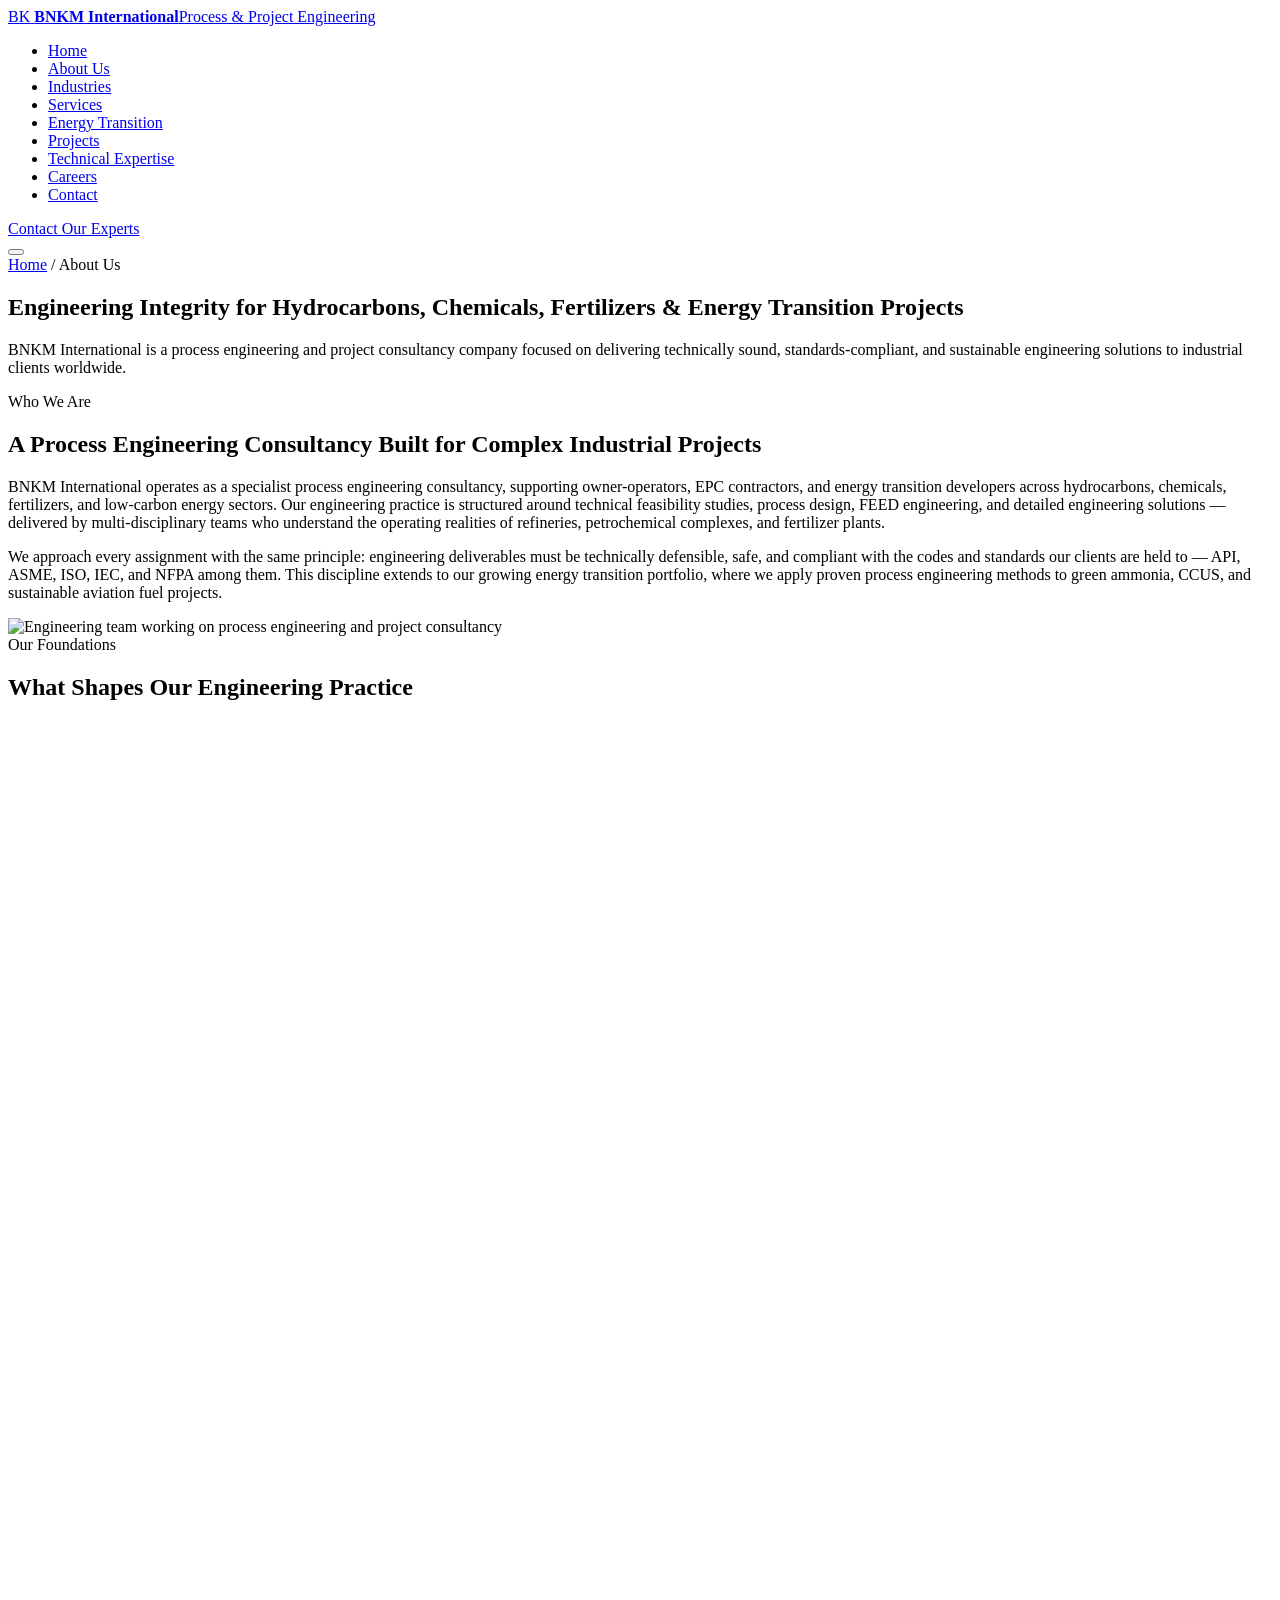
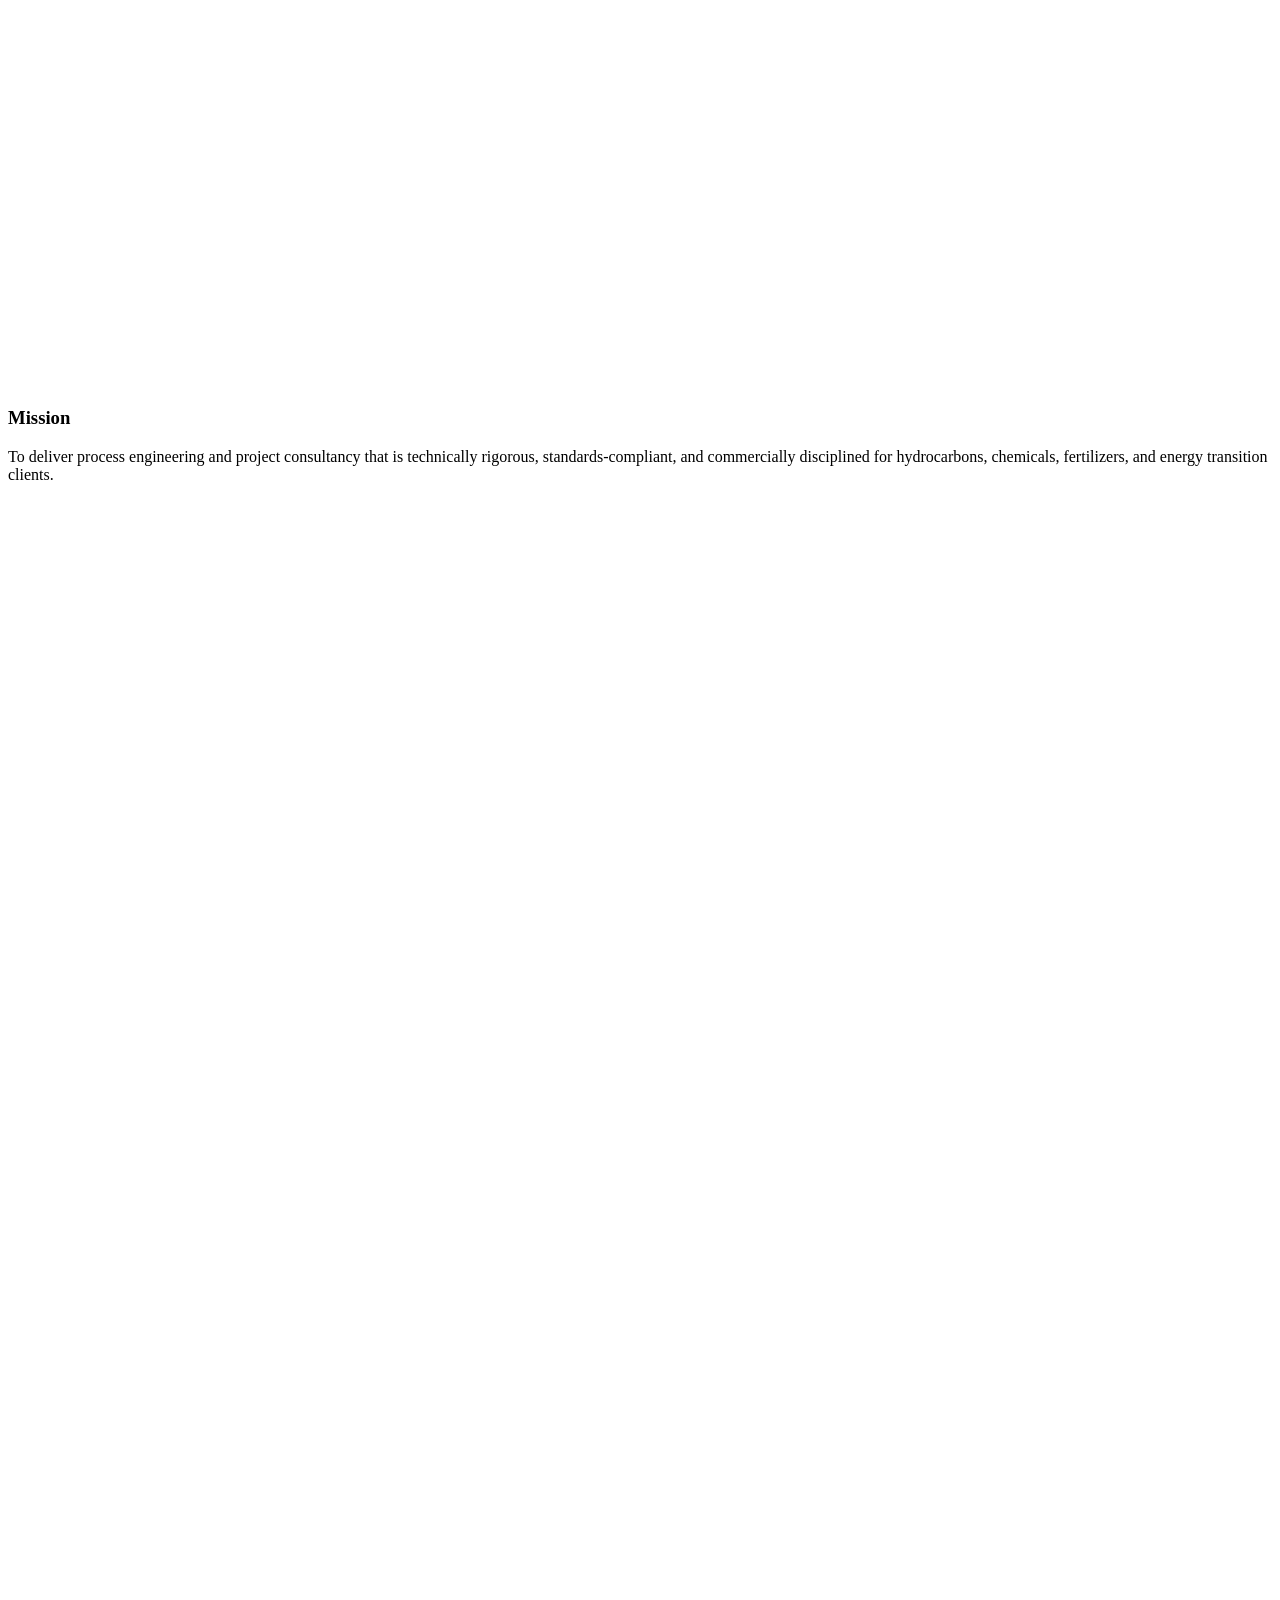
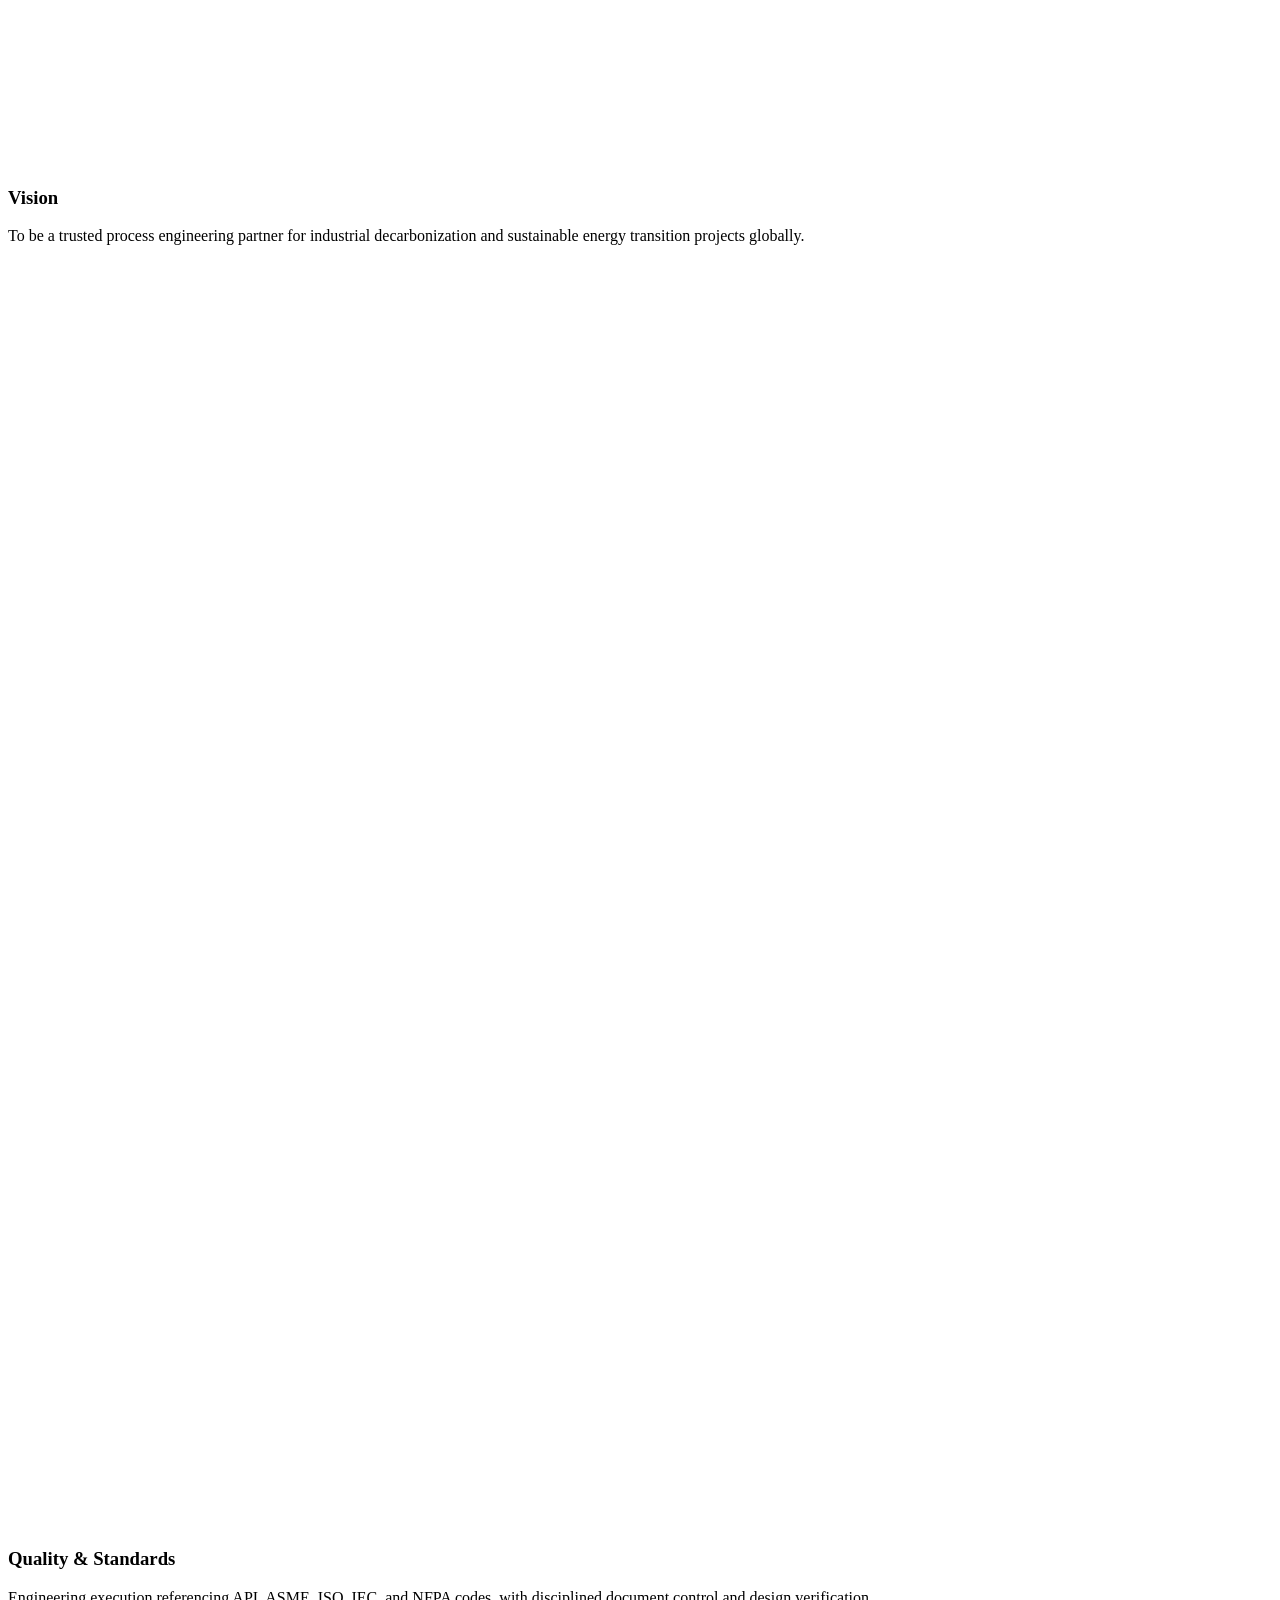
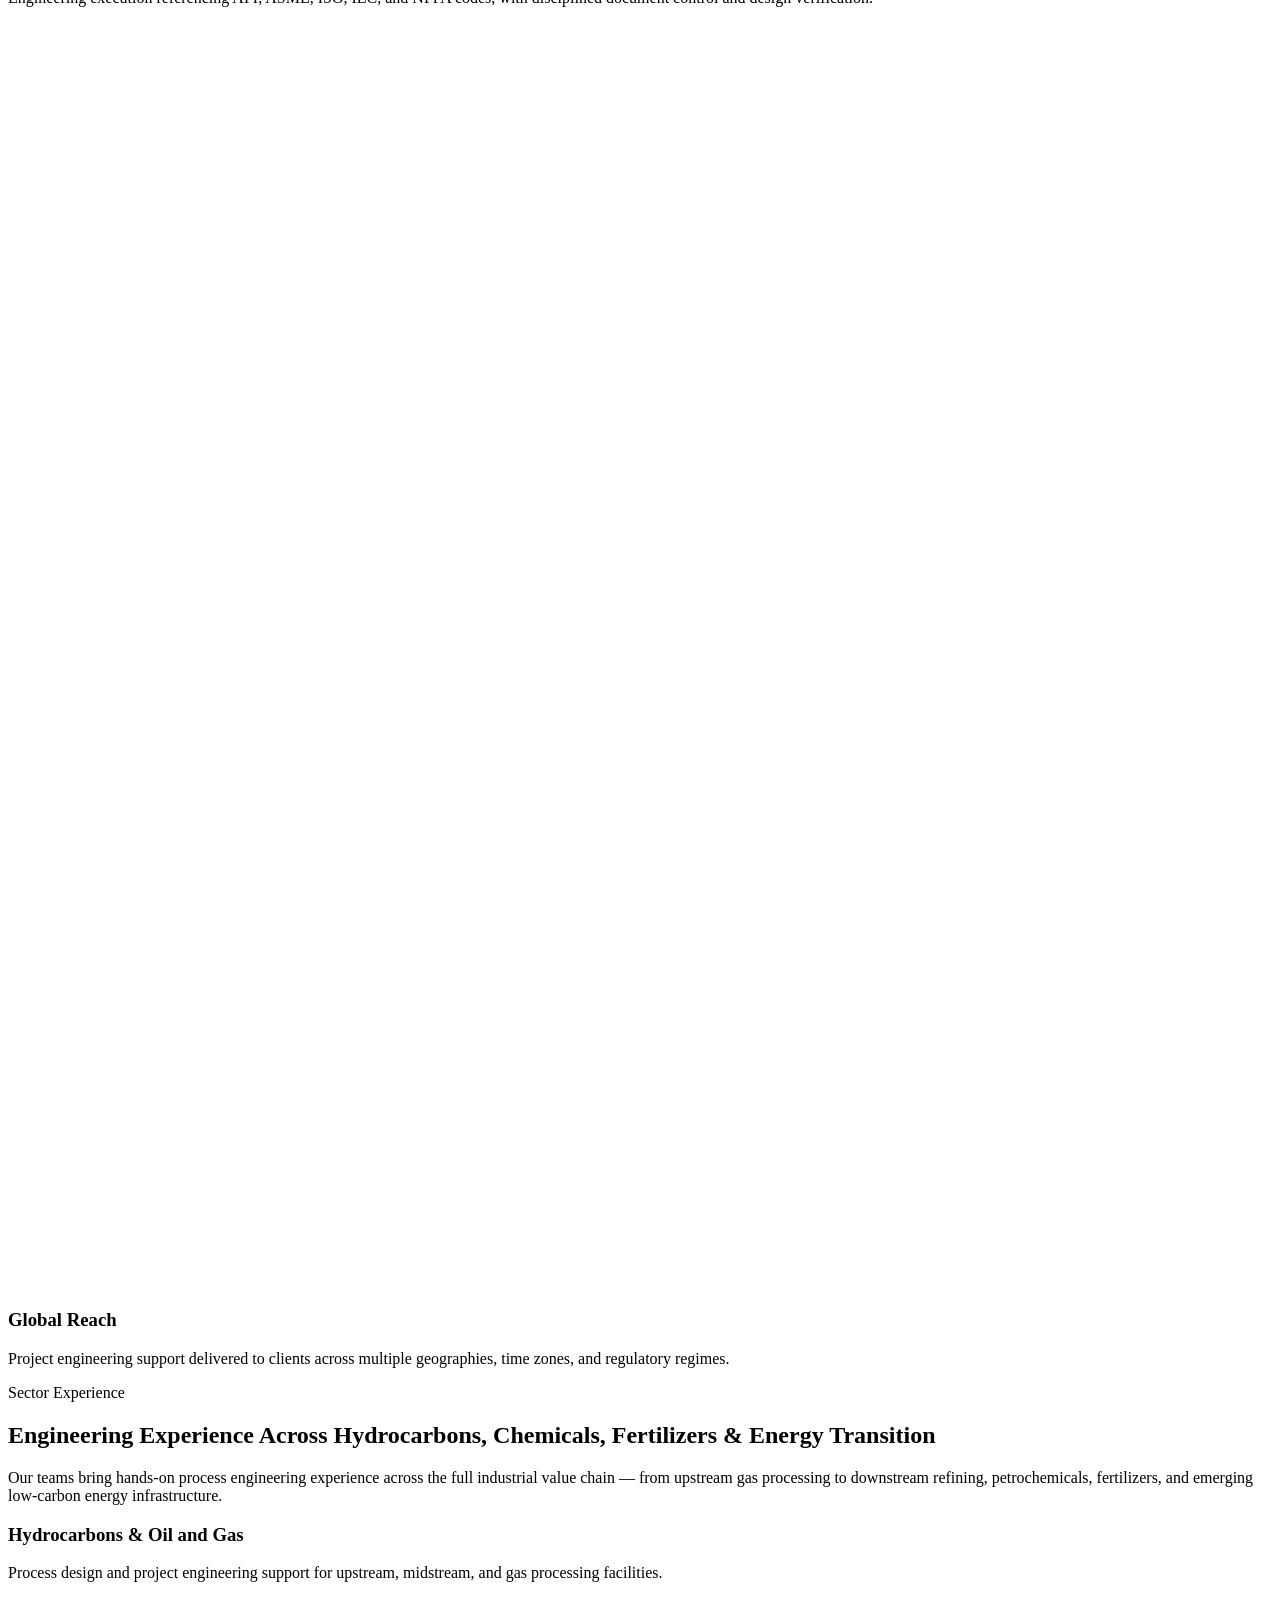
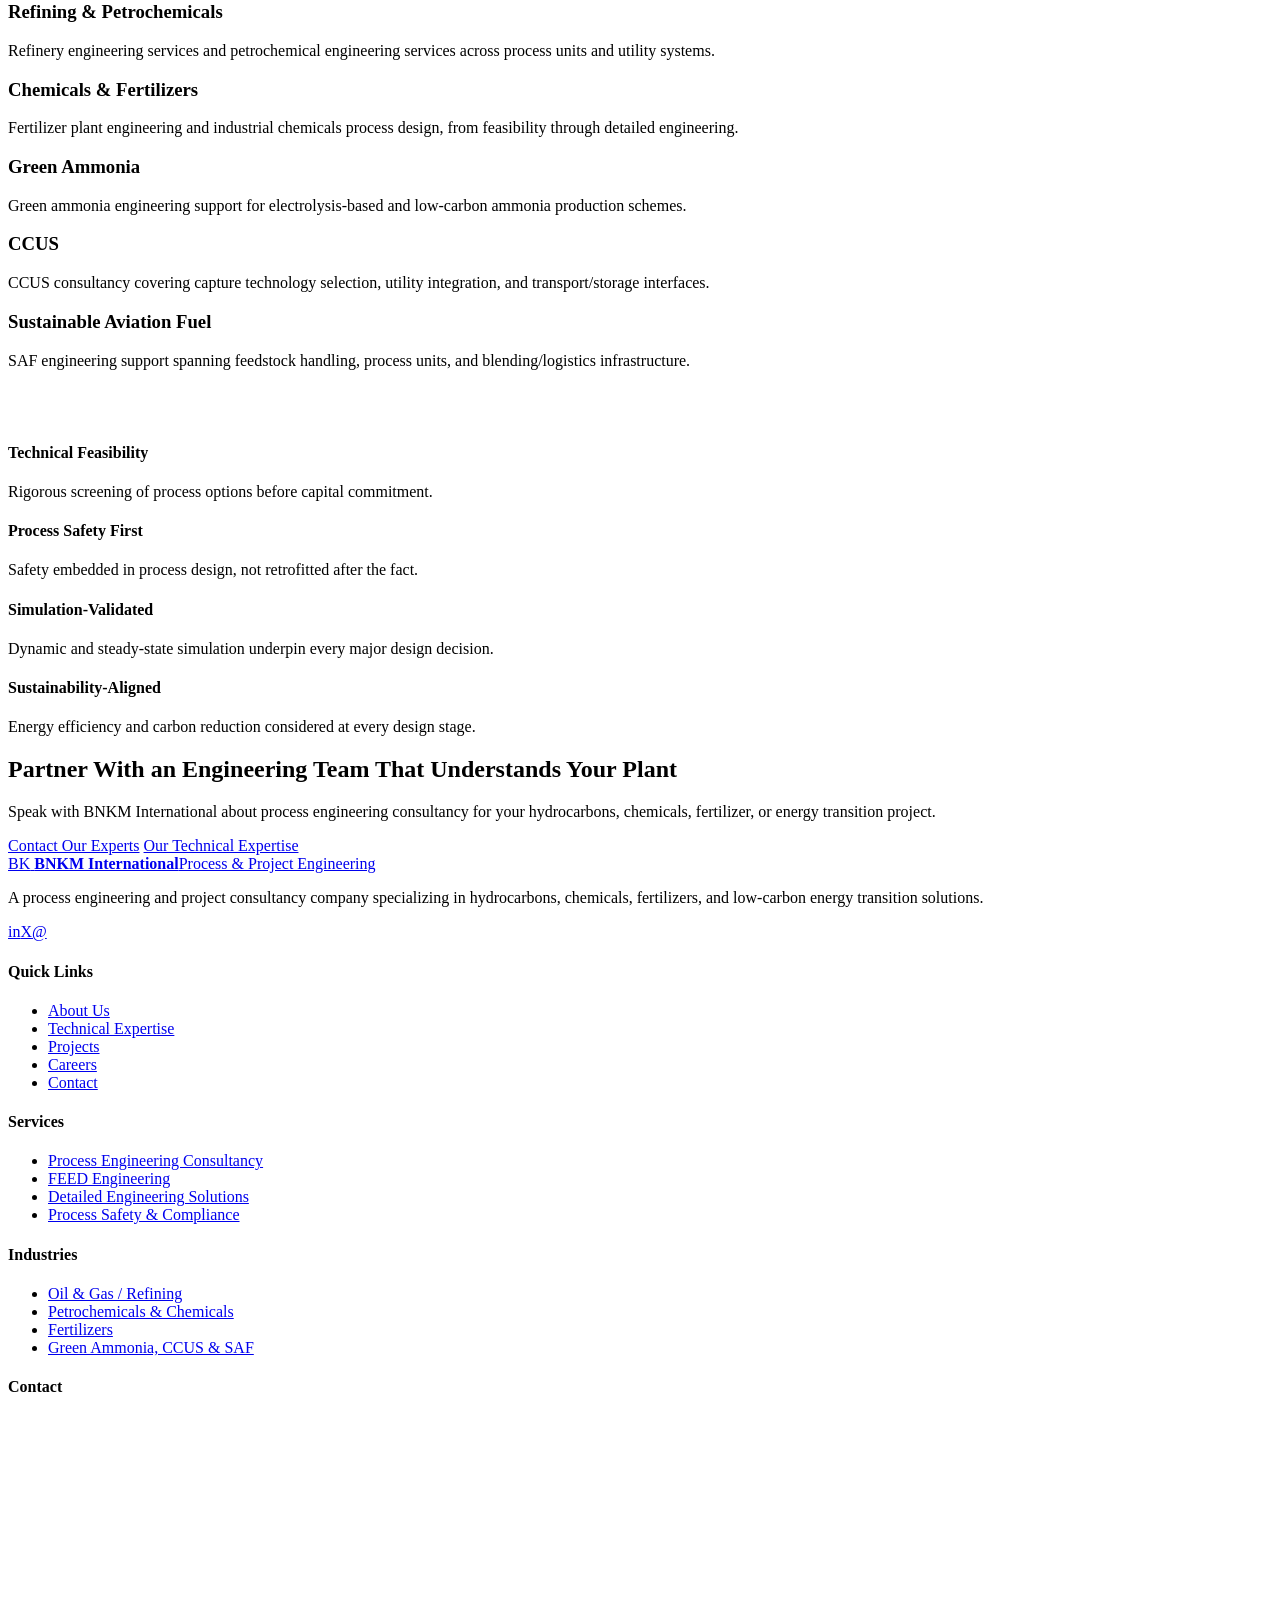
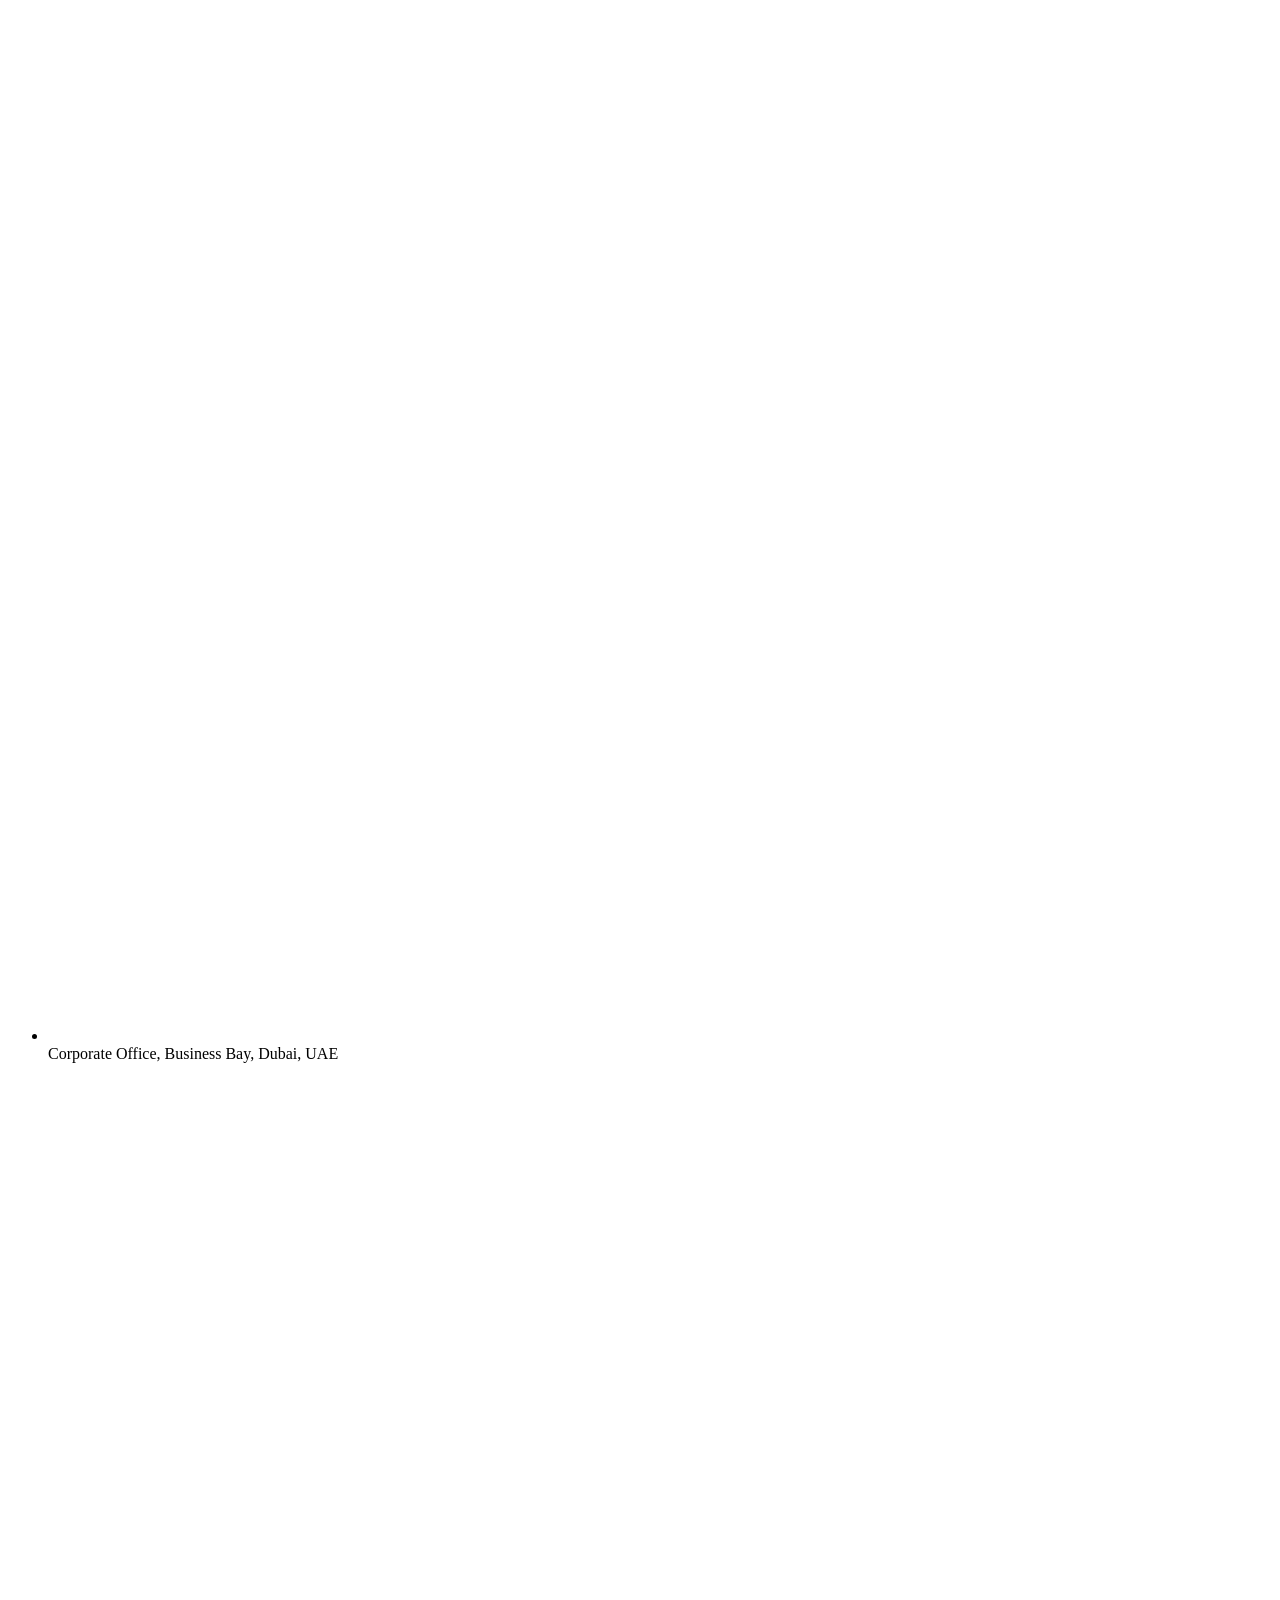
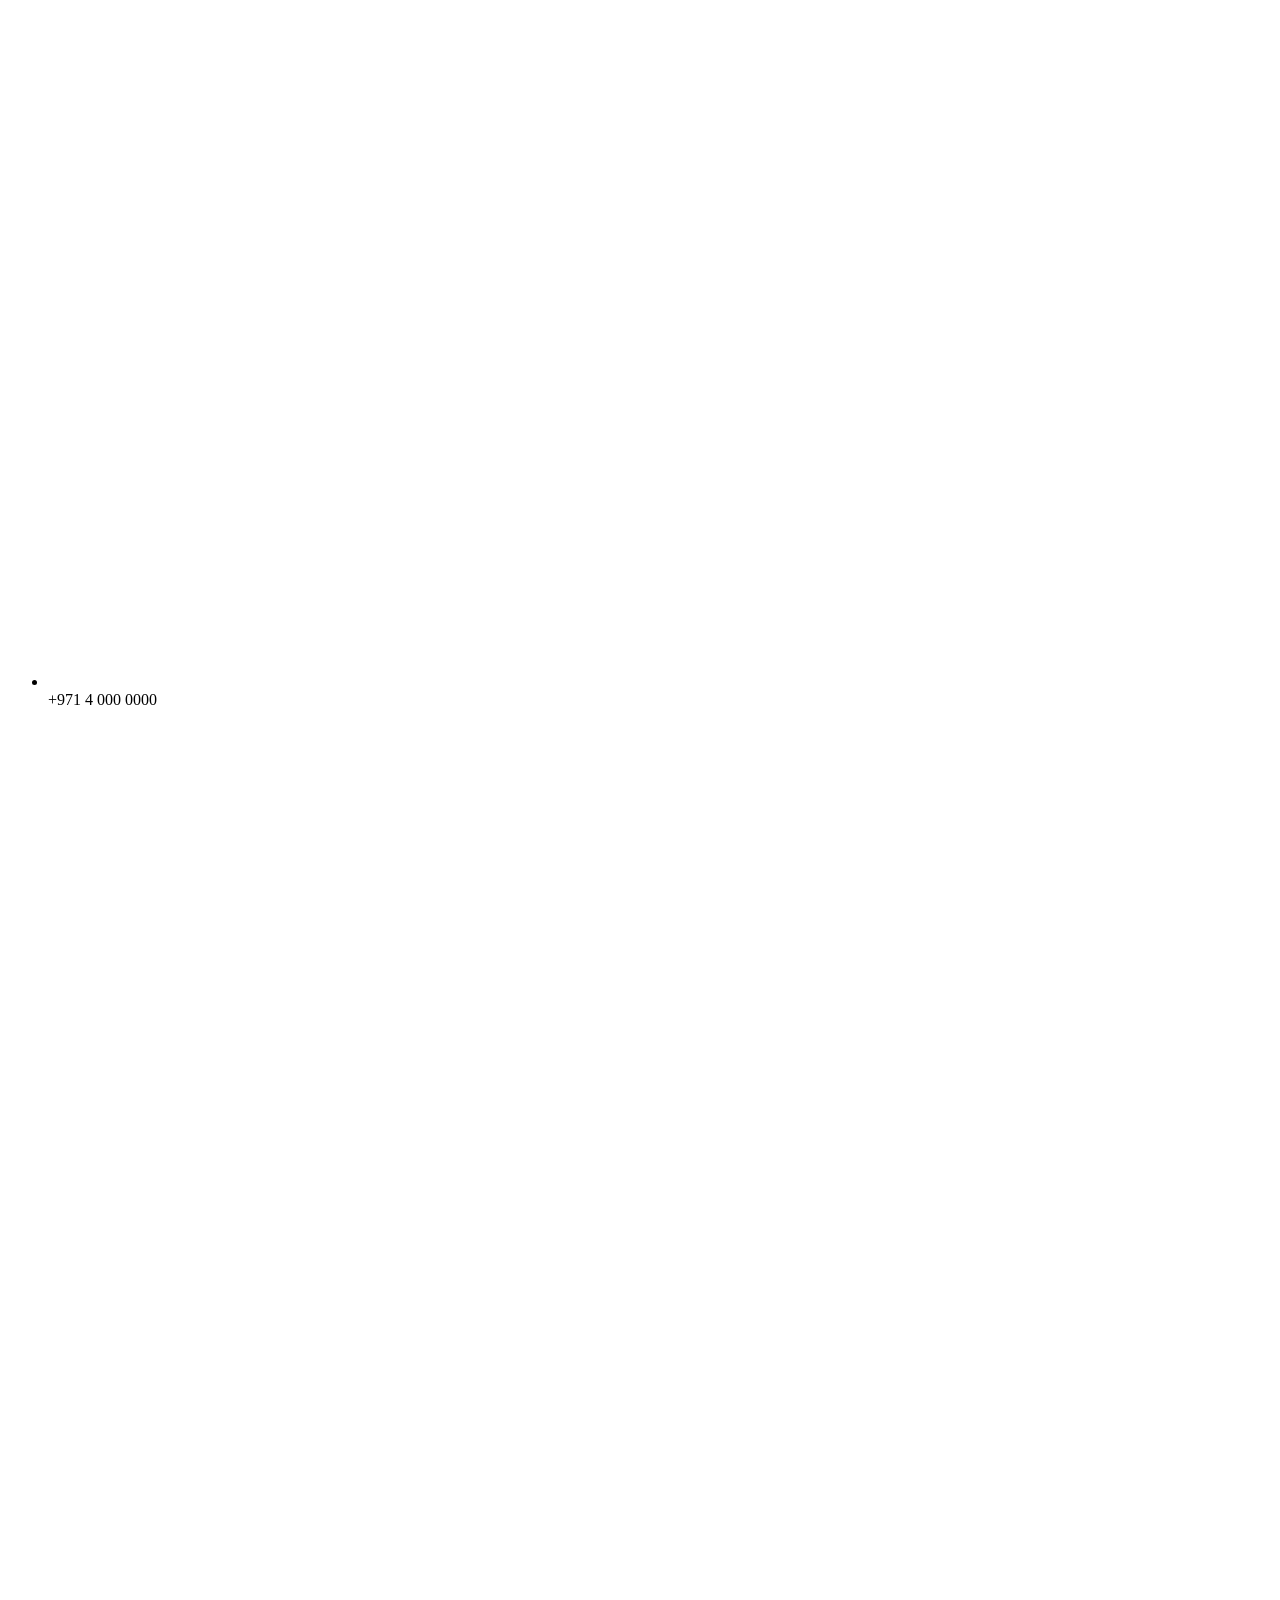
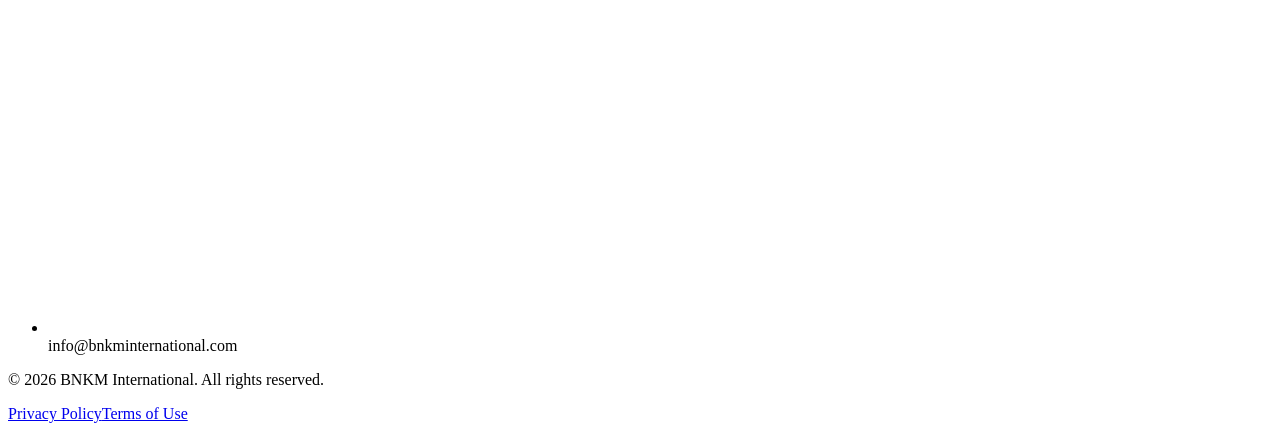
==== about.html @ 50b2b44b "Add files via upload" ====
<!DOCTYPE html>
<html lang="en">
<head>
<meta charset="UTF-8">
<meta name="viewport" content="width=device-width, initial-scale=1.0">
<title>About Us | Process Engineering Consultancy | BNKM International</title>
<meta name="description" content="BNKM International is a process engineering and project consultancy company delivering standards-compliant, sustainable engineering solutions across hydrocarbons, chemicals, fertilizers and energy transition sectors.">
<meta name="keywords" content="Process Engineering Consultancy, Oil and Gas Engineering Consultancy, Petrochemical Engineering Services, Fertilizer Plant Engineering, Energy Transition Consultancy">
<link rel="canonical" href="https://www.bnkminternational.com/about.html">
<link rel="stylesheet" href="css/style.css">
</head>
<body>

<header class="site-header">
  <div class="nav-wrap">
    <a href="index.html" class="brand">
      <span class="brand-mark">BK</span>
      <span class="brand-text"><strong>BNKM International</strong><span>Process &amp; Project Engineering</span></span>
    </a>
    <nav class="main-nav" aria-label="Primary">
      <ul>
        <li><a href="index.html">Home</a></li>
        <li><a href="about.html" class="active">About Us</a></li>
        <li><a href="industries.html">Industries</a></li>
        <li><a href="services.html">Services</a></li>
        <li><a href="energy-transition.html">Energy Transition</a></li>
        <li><a href="projects.html">Projects</a></li>
        <li><a href="technical-expertise.html">Technical Expertise</a></li>
        <li><a href="careers.html">Careers</a></li>
        <li><a href="contact.html">Contact</a></li>
      </ul>
    </nav>
    <div class="nav-cta"><a href="contact.html" class="btn btn-primary">Contact Our Experts</a></div>
    <button class="nav-toggle" aria-label="Toggle navigation" aria-expanded="false"><span></span><span></span><span></span></button>
  </div>
</header>

<main>

<section class="page-hero">
  <div class="container">
    <div class="breadcrumb"><a href="index.html">Home</a> / About Us</div>
    <h1>Engineering Integrity for Hydrocarbons, Chemicals, Fertilizers &amp; Energy Transition Projects</h1>
    <p class="lead">BNKM International is a process engineering and project consultancy company focused on delivering technically sound, standards-compliant, and sustainable engineering solutions to industrial clients worldwide.</p>
  </div>
</section>

<section>
  <div class="container split">
    <div class="reveal">
      <span class="eyebrow">Who We Are</span>
      <h2>A Process Engineering Consultancy Built for Complex Industrial Projects</h2>
      <p>BNKM International operates as a specialist process engineering consultancy, supporting owner-operators, EPC contractors, and energy transition developers across hydrocarbons, chemicals, fertilizers, and low-carbon energy sectors. Our engineering practice is structured around technical feasibility studies, process design, FEED engineering, and detailed engineering solutions — delivered by multi-disciplinary teams who understand the operating realities of refineries, petrochemical complexes, and fertilizer plants.</p>
      <p style="margin-top:14px;">We approach every assignment with the same principle: engineering deliverables must be technically defensible, safe, and compliant with the codes and standards our clients are held to — API, ASME, ISO, IEC, and NFPA among them. This discipline extends to our growing energy transition portfolio, where we apply proven process engineering methods to green ammonia, CCUS, and sustainable aviation fuel projects.</p>
    </div>
    <div class="split-media reveal">
      <img src="images/image_2.jpg" alt="Engineering team working on process engineering and project consultancy" loading="lazy">
    </div>
  </div>
</section>

<section class="bg-steel">
  <div class="container">
    <div class="section-head center">
      <span class="eyebrow">Our Foundations</span>
      <h2>What Shapes Our Engineering Practice</h2>
    </div>
    <div class="grid-4">
      <div class="card reveal">
        <div class="icon-box"><svg viewBox="0 0 24 24" fill="none" stroke-width="2" stroke-linecap="round" stroke-linejoin="round"><path d="M12 2 2 7l10 5 10-5-10-5z"/><path d="M2 17l10 5 10-5"/><path d="M2 12l10 5 10-5"/></svg></div>
        <h3>Mission</h3>
        <p>To deliver process engineering and project consultancy that is technically rigorous, standards-compliant, and commercially disciplined for hydrocarbons, chemicals, fertilizers, and energy transition clients.</p>
      </div>
      <div class="card reveal">
        <div class="icon-box"><svg viewBox="0 0 24 24" fill="none" stroke-width="2" stroke-linecap="round" stroke-linejoin="round"><path d="M12 22s8-4.5 8-11V5l-8-3-8 3v6c0 6.5 8 11 8 11z"/></svg></div>
        <h3>Vision</h3>
        <p>To be a trusted process engineering partner for industrial decarbonization and sustainable energy transition projects globally.</p>
      </div>
      <div class="card reveal">
        <div class="icon-box"><svg viewBox="0 0 24 24" fill="none" stroke-width="2" stroke-linecap="round" stroke-linejoin="round"><path d="M9 11l3 3L22 4"/><path d="M21 12v7a2 2 0 0 1-2 2H5a2 2 0 0 1-2-2V5a2 2 0 0 1 2-2h11"/></svg></div>
        <h3>Quality &amp; Standards</h3>
        <p>Engineering execution referencing API, ASME, ISO, IEC, and NFPA codes, with disciplined document control and design verification.</p>
      </div>
      <div class="card reveal">
        <div class="icon-box"><svg viewBox="0 0 24 24" fill="none" stroke-width="2" stroke-linecap="round" stroke-linejoin="round"><circle cx="12" cy="12" r="10"/><path d="M2 12h20"/><path d="M12 2a15 15 0 0 1 0 20 15 15 0 0 1 0-20z"/></svg></div>
        <h3>Global Reach</h3>
        <p>Project engineering support delivered to clients across multiple geographies, time zones, and regulatory regimes.</p>
      </div>
    </div>
  </div>
</section>

<section>
  <div class="container">
    <div class="section-head center">
      <span class="eyebrow">Sector Experience</span>
      <h2>Engineering Experience Across Hydrocarbons, Chemicals, Fertilizers &amp; Energy Transition</h2>
      <p>Our teams bring hands-on process engineering experience across the full industrial value chain — from upstream gas processing to downstream refining, petrochemicals, fertilizers, and emerging low-carbon energy infrastructure.</p>
    </div>
    <div class="grid-3">
      <div class="card reveal"><h3>Hydrocarbons &amp; Oil and Gas</h3><p>Process design and project engineering support for upstream, midstream, and gas processing facilities.</p></div>
      <div class="card reveal"><h3>Refining &amp; Petrochemicals</h3><p>Refinery engineering services and petrochemical engineering services across process units and utility systems.</p></div>
      <div class="card reveal"><h3>Chemicals &amp; Fertilizers</h3><p>Fertilizer plant engineering and industrial chemicals process design, from feasibility through detailed engineering.</p></div>
      <div class="card reveal"><h3>Green Ammonia</h3><p>Green ammonia engineering support for electrolysis-based and low-carbon ammonia production schemes.</p></div>
      <div class="card reveal"><h3>CCUS</h3><p>CCUS consultancy covering capture technology selection, utility integration, and transport/storage interfaces.</p></div>
      <div class="card reveal"><h3>Sustainable Aviation Fuel</h3><p>SAF engineering support spanning feedstock handling, process units, and blending/logistics infrastructure.</p></div>
    </div>
  </div>
</section>

<section class="bg-navy">
  <div class="container">
    <div class="quote-block" style="border-color:#2bb96e;">
      <p style="color:#fff;">"Every engineering deliverable we issue is built to be technically defensible — safe, standards-compliant, and ready for the next stage of the project lifecycle."</p>
    </div>
    <div class="grid-4" style="margin-top:40px;">
      <div class="card reveal"><h4>Technical Feasibility</h4><p>Rigorous screening of process options before capital commitment.</p></div>
      <div class="card reveal"><h4>Process Safety First</h4><p>Safety embedded in process design, not retrofitted after the fact.</p></div>
      <div class="card reveal"><h4>Simulation-Validated</h4><p>Dynamic and steady-state simulation underpin every major design decision.</p></div>
      <div class="card reveal"><h4>Sustainability-Aligned</h4><p>Energy efficiency and carbon reduction considered at every design stage.</p></div>
    </div>
  </div>
</section>

<section>
  <div class="container">
    <div class="cta-band reveal">
      <div>
        <h2>Partner With an Engineering Team That Understands Your Plant</h2>
        <p>Speak with BNKM International about process engineering consultancy for your hydrocarbons, chemicals, fertilizer, or energy transition project.</p>
      </div>
      <div class="cta-row" style="margin-top:0;">
        <a href="contact.html" class="btn btn-primary">Contact Our Experts</a>
        <a href="technical-expertise.html" class="btn btn-outline">Our Technical Expertise</a>
      </div>
    </div>
  </div>
</section>

</main>

<footer class="site-footer">
  <div class="container">
    <div class="footer-grid">
      <div class="footer-brand">
        <a href="index.html" class="brand">
          <span class="brand-mark">BK</span>
          <span class="brand-text"><strong>BNKM International</strong><span>Process &amp; Project Engineering</span></span>
        </a>
        <p>A process engineering and project consultancy company specializing in hydrocarbons, chemicals, fertilizers, and low-carbon energy transition solutions.</p>
        <div class="footer-social"><a href="#" aria-label="LinkedIn">in</a><a href="#" aria-label="X / Twitter">X</a><a href="mailto:info@bnkminternational.com" aria-label="Email">@</a></div>
      </div>
      <div class="footer-col"><h4>Quick Links</h4><ul>
        <li><a href="about.html">About Us</a></li>
        <li><a href="technical-expertise.html">Technical Expertise</a></li>
        <li><a href="projects.html">Projects</a></li>
        <li><a href="careers.html">Careers</a></li>
        <li><a href="contact.html">Contact</a></li>
      </ul></div>
      <div class="footer-col"><h4>Services</h4><ul>
        <li><a href="services.html">Process Engineering Consultancy</a></li>
        <li><a href="services.html">FEED Engineering</a></li>
        <li><a href="services.html">Detailed Engineering Solutions</a></li>
        <li><a href="services.html">Process Safety &amp; Compliance</a></li>
      </ul></div>
      <div class="footer-col"><h4>Industries</h4><ul>
        <li><a href="industries.html">Oil &amp; Gas / Refining</a></li>
        <li><a href="industries.html">Petrochemicals &amp; Chemicals</a></li>
        <li><a href="industries.html">Fertilizers</a></li>
        <li><a href="energy-transition.html">Green Ammonia, CCUS &amp; SAF</a></li>
      </ul></div>
      <div class="footer-col"><h4>Contact</h4><ul class="footer-contact">
        <li><svg viewBox="0 0 24 24" fill="none" stroke-width="2" stroke-linecap="round" stroke-linejoin="round"><path d="M21 10c0 7-9 13-9 13s-9-6-9-13a9 9 0 1 1 18 0z"/><circle cx="12" cy="10" r="3"/></svg> Corporate Office, Business Bay, Dubai, UAE</li>
        <li><svg viewBox="0 0 24 24" fill="none" stroke-width="2" stroke-linecap="round" stroke-linejoin="round"><path d="M22 16.92v3a2 2 0 0 1-2.18 2 19.79 19.79 0 0 1-8.63-3.07 19.5 19.5 0 0 1-6-6 19.79 19.79 0 0 1-3.07-8.67A2 2 0 0 1 4.11 2h3a2 2 0 0 1 2 1.72c.127.96.361 1.903.7 2.81a2 2 0 0 1-.45 2.11L8.09 9.91a16 16 0 0 0 6 6l1.27-1.27a2 2 0 0 1 2.11-.45c.907.339 1.85.573 2.81.7A2 2 0 0 1 22 16.92z"/></svg> +971 4 000 0000</li>
        <li><svg viewBox="0 0 24 24" fill="none" stroke-width="2" stroke-linecap="round" stroke-linejoin="round"><path d="M22 6 12 13 2 6"/><rect x="2" y="4" width="20" height="16" rx="2"/></svg> info@bnkminternational.com</li>
      </ul></div>
    </div>
    <div class="footer-bottom">
      <p>&copy; <span data-year>2026</span> BNKM International. All rights reserved.</p>
      <div class="footer-legal"><a href="#">Privacy Policy</a><a href="#">Terms of Use</a></div>
    </div>
  </div>
</footer>

<script src="js/main.js"></script>
</body>
</html>
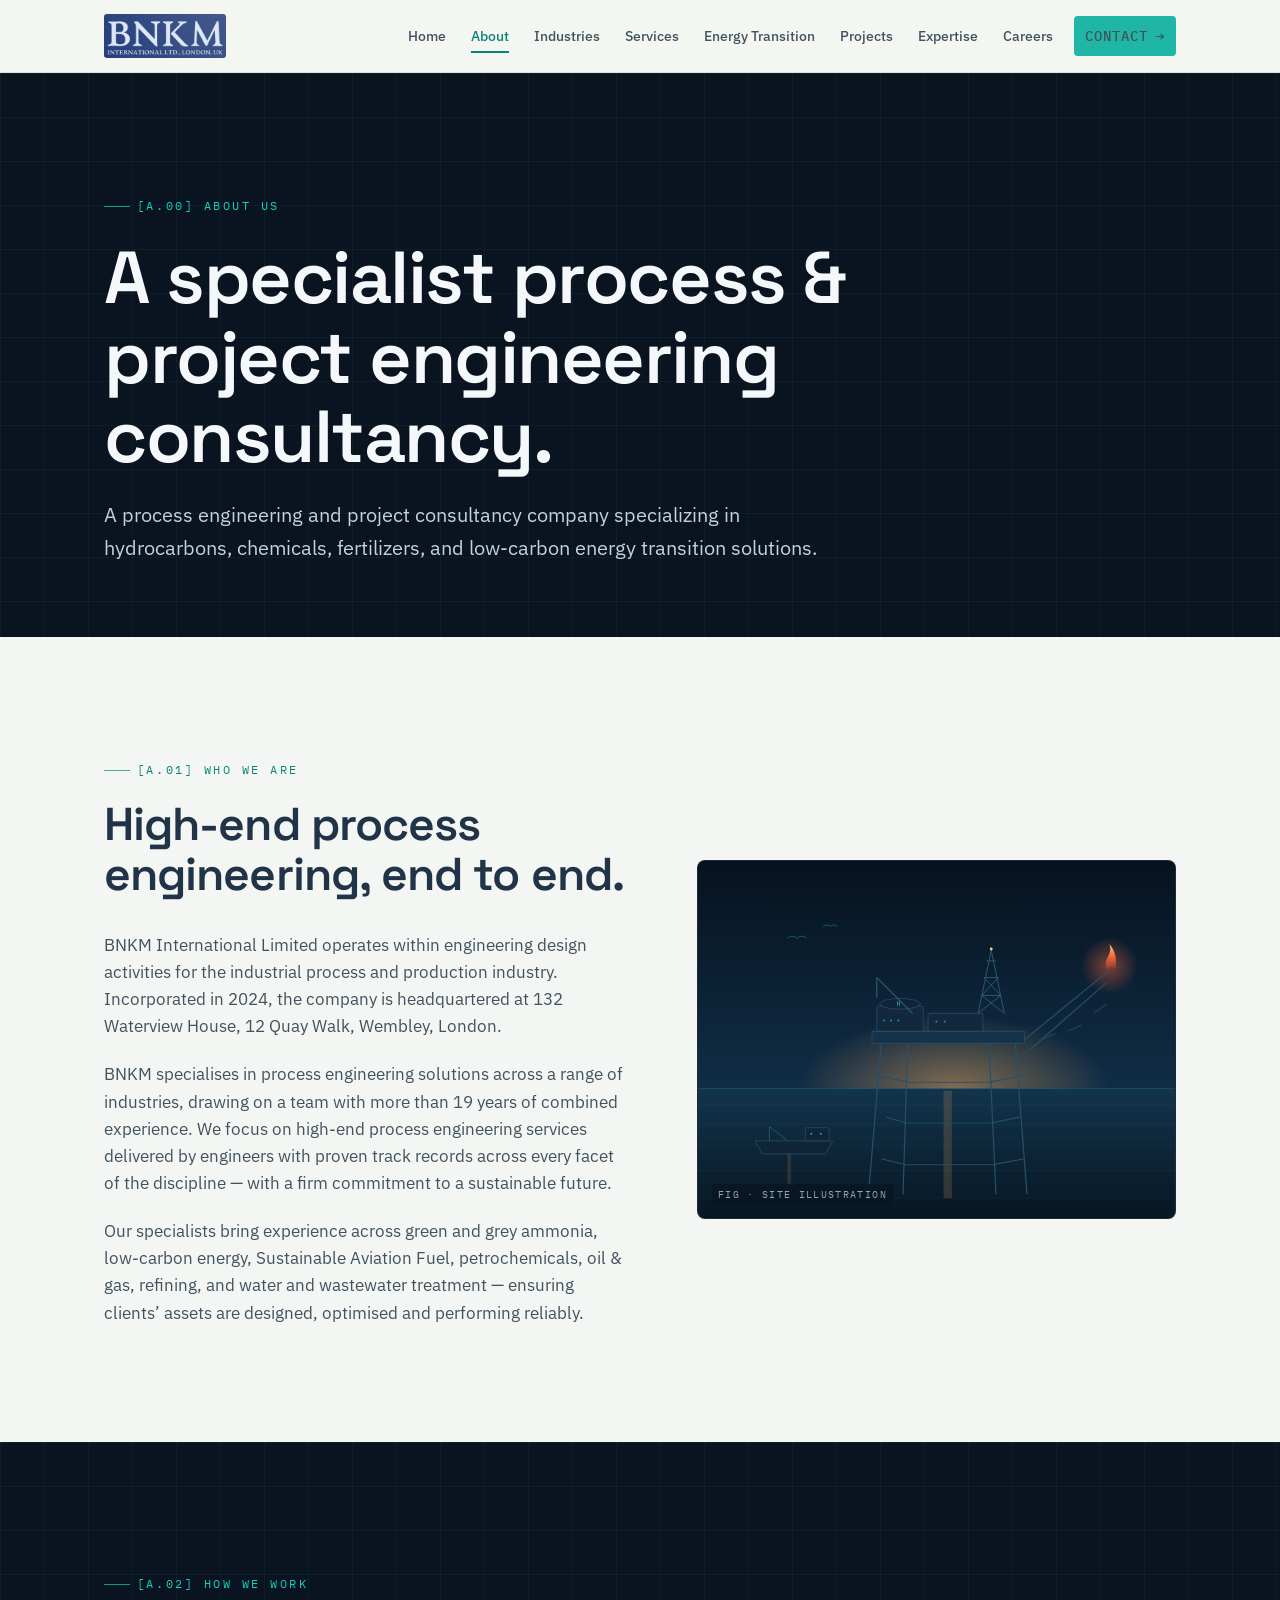
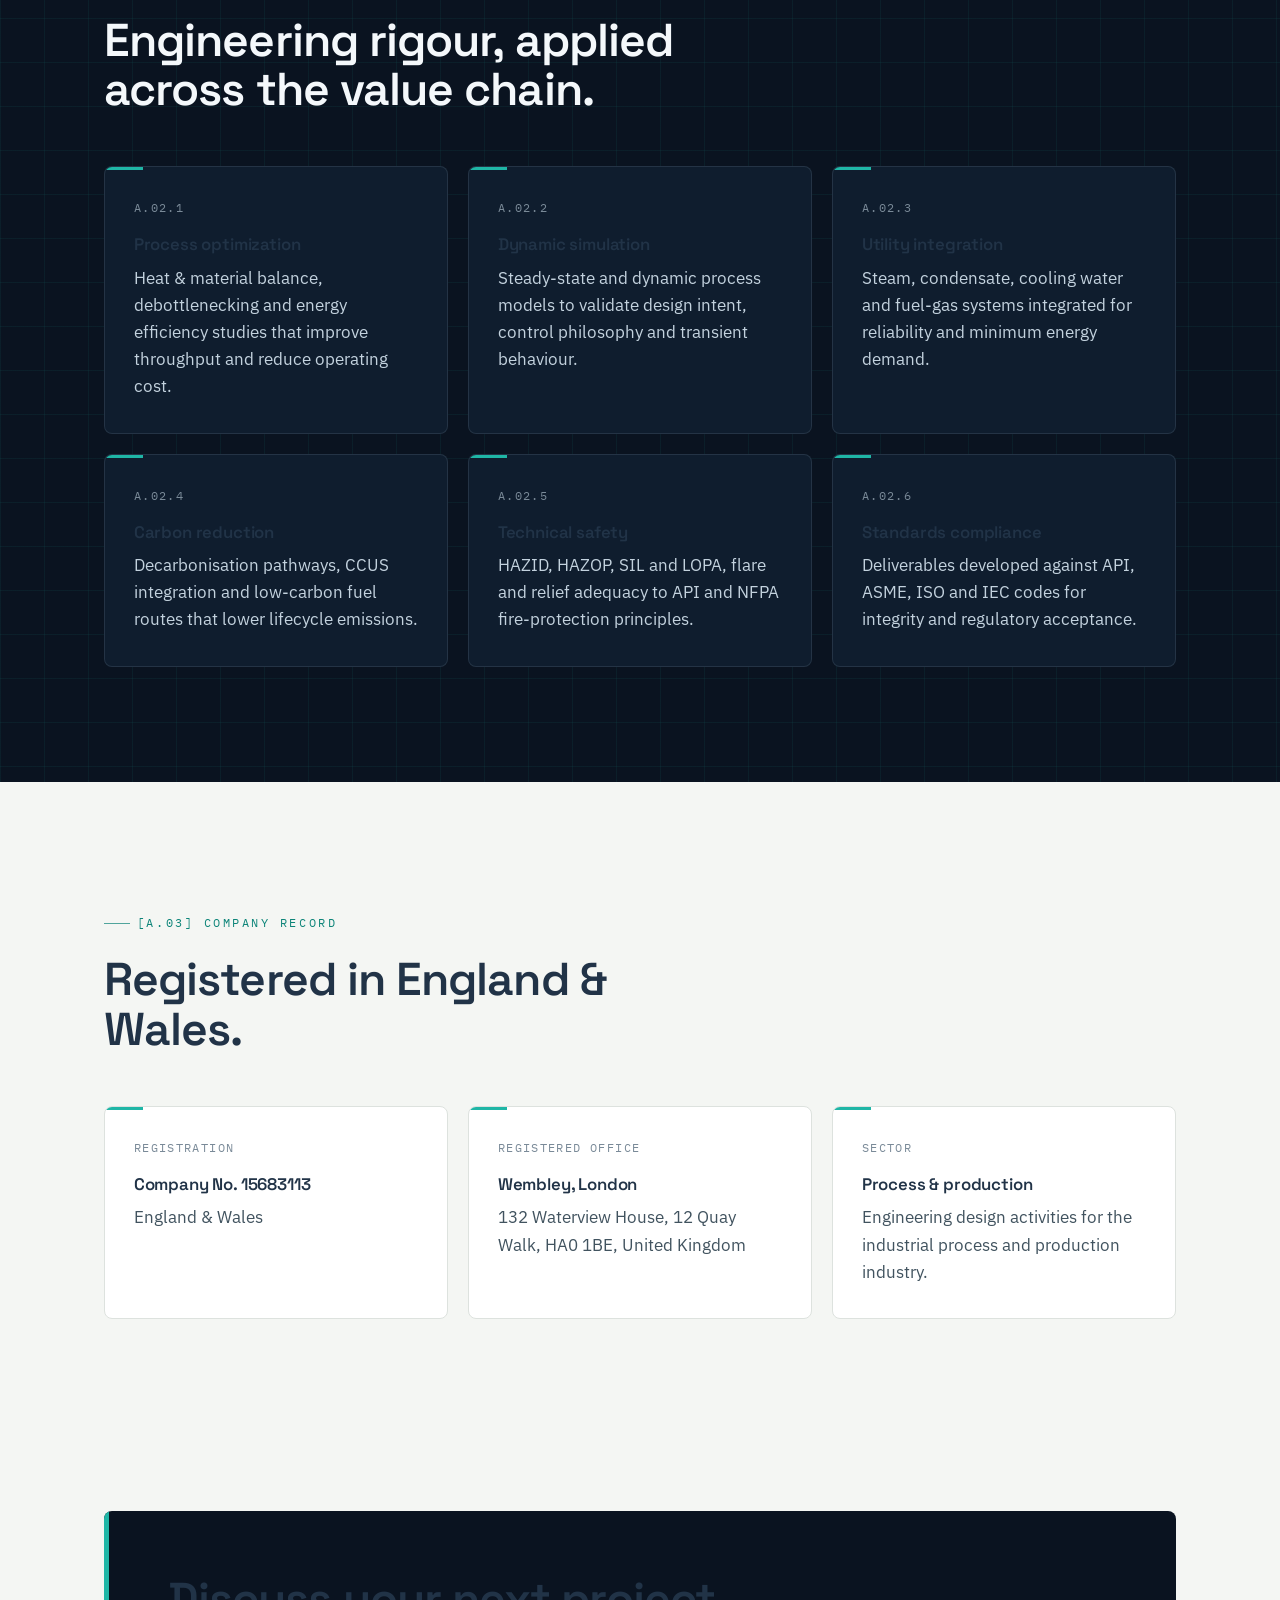
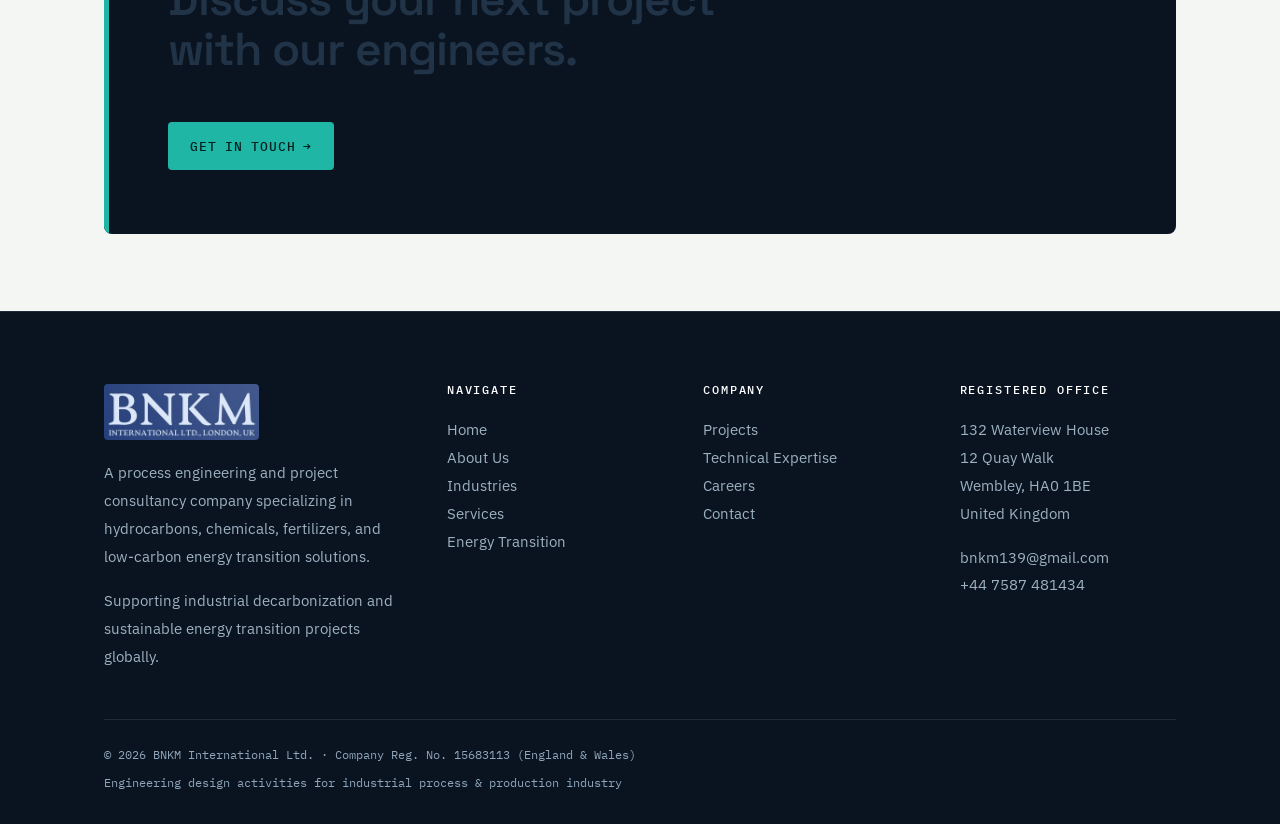
==== commit 8581b25d: "Add files via upload" ====
--- a/about.html
+++ b/about.html
@@ -3,185 +3,694 @@
 <head>
 <meta charset="UTF-8">
 <meta name="viewport" content="width=device-width, initial-scale=1.0">
-<title>About Us | Process Engineering Consultancy | BNKM International</title>
-<meta name="description" content="BNKM International is a process engineering and project consultancy company delivering standards-compliant, sustainable engineering solutions across hydrocarbons, chemicals, fertilizers and energy transition sectors.">
-<meta name="keywords" content="Process Engineering Consultancy, Oil and Gas Engineering Consultancy, Petrochemical Engineering Services, Fertilizer Plant Engineering, Energy Transition Consultancy">
-<link rel="canonical" href="https://www.bnkminternational.com/about.html">
-<link rel="stylesheet" href="css/style.css">
+<title>About Us — BNKM International | Process Engineering Consultancy</title>
+<meta name="description" content="About BNKM International: a process engineering and project consultancy specializing in hydrocarbons, chemicals, fertilizers and low-carbon energy transition solutions, with 19+ years of combined team experience.">
+<meta name="keywords" content="Process Engineering Consultancy, FEED Engineering, Green Ammonia Engineering, CCUS Consultancy, Refinery Engineering Services, SAF Engineering, Detailed Engineering Solutions, process optimization, dynamic simulation, carbon reduction, energy efficiency, utility integration, industrial decarbonization, ASME, API, ISO, IEC, NFPA">
+<meta name="author" content="BNKM International Ltd.">
+<link rel="canonical" href="https://bnkminternational.com/about.html">
+<meta property="og:type" content="website">
+<meta property="og:site_name" content="BNKM International Ltd.">
+<meta property="og:title" content="About Us — BNKM International | Process Engineering Consultancy">
+<meta property="og:description" content="About BNKM International: a process engineering and project consultancy specializing in hydrocarbons, chemicals, fertilizers and low-carbon energy transition solutions, with 19+ years of combined team experience.">
+<meta property="og:url" content="https://bnkminternational.com/about.html">
+<meta property="og:image" content="https://bnkminternational.com/assets/bnkm-logo.png">
+<meta name="twitter:card" content="summary_large_image">
+<meta name="twitter:image" content="https://bnkminternational.com/assets/bnkm-logo.png">
+<meta name="theme-color" content="#0A1320">
+<link rel="icon" href="[data-uri]" type="image/svg+xml">
+<link rel="preconnect" href="https://fonts.googleapis.com">
+<link rel="preconnect" href="https://fonts.gstatic.com" crossorigin>
+<link href="https://fonts.googleapis.com/css2?family=Space+Grotesk:wght@400;500;600;700&family=IBM+Plex+Sans:wght@400;500;600&family=IBM+Plex+Mono:wght@400;500&display=swap" rel="stylesheet">
+<style>/* =========================================================================
+   BNKM International Ltd. — Process Engineering Consultancy
+   Design system: "Engineering datasheet" — blueprint grid, mono spec tags,
+   deep slate-navy authority + blueprint-cyan accent.
+   ========================================================================= */
+
+:root{
+  /* Palette */
+  --ink:        #0A1320;   /* deep slate-navy — authority sections      */
+  --ink-2:      #0F1D2E;   /* raised panel on ink                       */
+  --ink-3:      #16293D;   /* hairline-lit panel                        */
+  --paper:      #F4F6F3;   /* warm off-white — primary background       */
+  --paper-2:    #FFFFFF;   /* card surface                              */
+  --slate:      #213347;   /* heavy text on paper                       */
+  --body:       #41535F;   /* body text on paper                        */
+  --muted:      #7A8A98;   /* captions / secondary                      */
+  --muted-ink:  #8FA6BA;   /* muted on ink                              */
+  --accent:     #1FB6A6;   /* blueprint cyan/teal — the single accent   */
+  --accent-2:   #14D0BE;   /* brighter accent for ink backgrounds       */
+  --accent-deep:#0C8478;
+  --amber:      #DDA251;   /* energy-transition warm note (sparing)     */
+  --line:       #DDE2DE;   /* hairline on paper                         */
+  --line-ink:   rgba(143,166,186,.16); /* hairline on ink              */
+  --grid-ink:   rgba(31,182,166,.07);  /* blueprint grid on ink        */
+  --grid-paper: rgba(33,51,71,.045);   /* blueprint grid on paper      */
+
+  /* Type */
+  --display: "Space Grotesk", system-ui, sans-serif;
+  --sans:    "IBM Plex Sans", system-ui, sans-serif;
+  --mono:    "IBM Plex Mono", ui-monospace, monospace;
+
+  /* Scale */
+  --maxw: 1200px;
+  --gutter: clamp(20px, 5vw, 64px);
+  --r: 4px;          /* sharp, instrument-like radius */
+  --r-lg: 8px;
+  --ease: cubic-bezier(.22,.61,.36,1);
+}
+
+/* ---------- Reset ---------- */
+*{box-sizing:border-box;margin:0;padding:0}
+html{scroll-behavior:smooth;-webkit-text-size-adjust:100%}
+body{
+  font-family:var(--sans);
+  background:var(--paper);
+  color:var(--body);
+  line-height:1.6;
+  font-size:17px;
+  -webkit-font-smoothing:antialiased;
+  text-rendering:optimizeLegibility;
+  overflow-x:hidden;
+}
+img{max-width:100%;display:block}
+a{color:inherit;text-decoration:none}
+ul{list-style:none}
+button{font:inherit;cursor:pointer;border:none;background:none}
+
+/* ---------- Layout primitives ---------- */
+.wrap{max-width:var(--maxw);margin-inline:auto;padding-inline:var(--gutter)}
+.section{padding-block:clamp(64px,9vw,128px)}
+.section--tight{padding-block:clamp(48px,6vw,80px)}
+.ink{background:var(--ink);color:#E7EEF4;position:relative}
+.ink h1,.ink h2,.ink h3,.ink h4{color:#F4F8FB}
+.blueprint{
+  background-image:
+    linear-gradient(var(--grid-ink) 1px,transparent 1px),
+    linear-gradient(90deg,var(--grid-ink) 1px,transparent 1px);
+  background-size:44px 44px;
+}
+.blueprint-paper{
+  background-image:
+    linear-gradient(var(--grid-paper) 1px,transparent 1px),
+    linear-gradient(90deg,var(--grid-paper) 1px,transparent 1px);
+  background-size:44px 44px;
+}
+
+/* ---------- Typography ---------- */
+h1,h2,h3,h4{font-family:var(--display);color:var(--slate);line-height:1.08;font-weight:600;letter-spacing:-.02em}
+h1{font-size:clamp(2.5rem,6vw,4.6rem);font-weight:600}
+h2{font-size:clamp(1.9rem,3.6vw,3rem)}
+h3{font-size:clamp(1.25rem,2vw,1.6rem)}
+h4{font-size:1.05rem;letter-spacing:-.01em}
+p{max-width:64ch}
+strong{color:var(--slate);font-weight:600}
+.ink strong{color:#fff}
+
+/* Eyebrow — monospace "coordinate / spec code" */
+.eyebrow{
+  font-family:var(--mono);
+  font-size:.72rem;
+  letter-spacing:.22em;
+  text-transform:uppercase;
+  color:var(--accent-deep);
+  display:inline-flex;
+  align-items:center;
+  gap:.6em;
+  margin-bottom:1.4rem;
+}
+.ink .eyebrow{color:var(--accent-2)}
+.eyebrow::before{
+  content:"";
+  width:26px;height:1px;
+  background:currentColor;
+  opacity:.7;
+}
+
+.lede{font-size:clamp(1.05rem,1.6vw,1.32rem);color:var(--body);max-width:60ch}
+.ink .lede{color:#C3D2DE}
+
+/* ---------- Buttons ---------- */
+.btn{
+  display:inline-flex;align-items:center;gap:.6em;
+  font-family:var(--mono);font-size:.82rem;letter-spacing:.06em;
+  text-transform:uppercase;font-weight:500;
+  padding:.95em 1.6em;border-radius:var(--r);
+  transition:.25s var(--ease);
+  border:1px solid transparent;
+}
+.btn .arr{transition:transform .25s var(--ease)}
+.btn:hover .arr{transform:translateX(4px)}
+.btn--primary{background:var(--accent);color:#04201E}
+.btn--primary:hover{background:var(--accent-2)}
+.btn--ghost{border-color:var(--line-ink);color:#E7EEF4}
+.btn--ghost:hover{border-color:var(--accent-2);color:var(--accent-2)}
+.btn--dark{background:var(--slate);color:#fff}
+.btn--dark:hover{background:var(--ink)}
+
+/* ---------- Header / Nav ---------- */
+.site-head{
+  position:sticky;top:0;z-index:50;
+  background:rgba(244,246,243,.86);
+  backdrop-filter:saturate(180%) blur(14px);
+  border-bottom:1px solid var(--line);
+}
+.site-head.on-ink{background:rgba(10,19,32,.78);border-bottom-color:var(--line-ink)}
+.nav{display:flex;align-items:center;justify-content:space-between;gap:2rem;height:72px}
+.brand{display:flex;align-items:center;line-height:1.05}
+.brand-logo{height:44px;width:auto;display:block;border-radius:3px}
+@media(max-width:1080px){.brand-logo{height:40px}}
+.brand b{font-family:var(--display);font-weight:600;font-size:1.12rem;letter-spacing:-.02em;color:var(--slate);white-space:nowrap}
+.on-ink .brand b{color:#fff}
+.brand span{font-family:var(--mono);font-size:.62rem;letter-spacing:.18em;text-transform:uppercase;color:var(--muted)}
+.on-ink .brand span{color:var(--muted-ink)}
+.nav-links{display:flex;align-items:center;gap:.3rem}
+.nav-links a{
+  font-size:.9rem;font-weight:500;color:var(--body);white-space:nowrap;
+  padding:.5em .7em;border-radius:var(--r);transition:.2s;position:relative;
+}
+.on-ink .nav-links a{color:#C3D2DE}
+.nav-links a:hover{color:var(--slate)}
+.on-ink .nav-links a:hover{color:#fff}
+.nav-links a.active{color:var(--accent-deep)}
+.on-ink .nav-links a.active{color:var(--accent-2)}
+.nav-links a.active::after{
+  content:"";position:absolute;left:.7em;right:.7em;bottom:.1em;height:2px;background:currentColor;
+}
+.nav-cta{margin-left:.4rem}
+.nav-toggle{display:none;flex-direction:column;gap:5px;padding:8px}
+.nav-toggle span{width:24px;height:2px;background:var(--slate);transition:.3s}
+.on-ink .nav-toggle span{background:#fff}
+
+@media(max-width:1080px){
+  .nav-links{
+    position:fixed;inset:72px 0 auto 0;flex-direction:column;align-items:stretch;
+    gap:0;background:var(--ink);padding:.5rem var(--gutter) 1.5rem;
+    transform:translateY(-130%);transition:transform .35s var(--ease);
+    border-bottom:1px solid var(--line-ink);
+  }
+  .nav-links.open{transform:translateY(0)}
+  .nav-links a{color:#C3D2DE;padding:.95em 0;border-bottom:1px solid var(--line-ink);border-radius:0}
+  .nav-links a.active::after{display:none}
+  .nav-cta{margin:1rem 0 0}
+  .nav-cta .btn{width:100%;justify-content:center}
+  .nav-toggle{display:flex}
+  .nav-toggle.open span:nth-child(1){transform:translateY(7px) rotate(45deg)}
+  .nav-toggle.open span:nth-child(2){opacity:0}
+  .nav-toggle.open span:nth-child(3){transform:translateY(-7px) rotate(-45deg)}
+}
+
+/* ---------- Hero ---------- */
+.hero{position:relative;overflow:hidden;padding-block:clamp(80px,12vw,150px)}
+.hero::after{ /* schematic corner motif */
+  content:"";position:absolute;right:-160px;top:-160px;width:520px;height:520px;
+  border:1px solid var(--line-ink);border-radius:50%;
+  box-shadow:0 0 0 60px rgba(31,182,166,.03);
+  pointer-events:none;
+}
+.hero .wrap{position:relative;z-index:2}
+.hero h1{max-width:18ch}
+.hero .lede{margin-top:1.5rem}
+.hero-actions{display:flex;flex-wrap:wrap;gap:1rem;margin-top:2.4rem}
+.hero-meta{
+  margin-top:3.5rem;display:flex;flex-wrap:wrap;gap:1.4rem 2.6rem;
+  padding-top:2rem;border-top:1px solid var(--line-ink);
+}
+.hero-meta div{display:flex;flex-direction:column;gap:.2rem}
+.hero-meta b{font-family:var(--display);font-size:1.5rem;color:#fff;font-weight:600}
+.hero-meta span{font-family:var(--mono);font-size:.68rem;letter-spacing:.12em;text-transform:uppercase;color:var(--muted-ink)}
+
+/* ---------- Section header ---------- */
+.shead{max-width:62ch;margin-bottom:3.2rem}
+.shead.center{margin-inline:auto;text-align:center}
+.shead.center .eyebrow{justify-content:center}
+.shead p{margin-top:1.1rem}
+
+/* ---------- Spec tags (standards / keywords) ---------- */
+.spec-row{display:flex;flex-wrap:wrap;gap:.65rem}
+.spec{
+  font-family:var(--mono);font-size:.74rem;letter-spacing:.05em;
+  padding:.5em .85em;border:1px solid var(--line);border-radius:var(--r);
+  color:var(--slate);background:var(--paper-2);
+  display:inline-flex;align-items:center;gap:.5em;
+}
+.spec::before{content:"";width:6px;height:6px;background:var(--accent);border-radius:1px}
+.ink .spec{background:var(--ink-2);border-color:var(--line-ink);color:#D6E2EC}
+.ink .spec::before{background:var(--accent-2)}
+
+/* ---------- Card grid ---------- */
+.grid{display:grid;gap:1.25rem}
+.grid-2{grid-template-columns:repeat(2,1fr)}
+.grid-3{grid-template-columns:repeat(3,1fr)}
+.grid-4{grid-template-columns:repeat(4,1fr)}
+@media(max-width:900px){.grid-3,.grid-4{grid-template-columns:repeat(2,1fr)}}
+@media(max-width:620px){.grid-2,.grid-3,.grid-4{grid-template-columns:1fr}}
+
+.card{
+  background:var(--paper-2);border:1px solid var(--line);border-radius:var(--r-lg);
+  padding:2rem 1.8rem;transition:.3s var(--ease);position:relative;overflow:hidden;
+}
+.card::before{ /* top index rule */
+  content:"";position:absolute;left:0;top:0;height:3px;width:38px;background:var(--accent);
+  transition:width .3s var(--ease);
+}
+.card:hover{transform:translateY(-4px);border-color:#C9D3CC;box-shadow:0 18px 40px -24px rgba(10,19,32,.25)}
+.card:hover::before{width:100%}
+.card .idx{font-family:var(--mono);font-size:.72rem;letter-spacing:.12em;color:var(--muted);margin-bottom:1.1rem;display:block}
+.card h3{margin-bottom:.9rem}
+.card h4{margin-bottom:.7rem;color:var(--slate)}
+.card ul.tick li{
+  position:relative;padding-left:1.3em;margin-block:.45em;font-size:.96rem;color:var(--body);
+}
+.card ul.tick li::before{
+  content:"";position:absolute;left:0;top:.62em;width:7px;height:7px;
+  border:1.5px solid var(--accent);border-radius:1px;
+}
+.ink .card{background:var(--ink-2);border-color:var(--line-ink)}
+.ink .card:hover{border-color:rgba(31,182,166,.4)}
+.ink .card ul.tick li{color:#C3D2DE}
+
+/* ---------- Lifecycle (true sequence — numbered) ---------- */
+.flow{display:grid;grid-template-columns:repeat(4,1fr);gap:0;position:relative}
+@media(max-width:820px){.flow{grid-template-columns:1fr;gap:1px;background:var(--line-ink)}}
+.flow-step{padding:2rem 1.6rem;border:1px solid var(--line-ink);margin-left:-1px;background:var(--ink-2);position:relative}
+.flow-step:first-child{margin-left:0}
+.flow-num{font-family:var(--mono);font-size:.74rem;letter-spacing:.14em;color:var(--accent-2);margin-bottom:1rem;display:flex;align-items:center;gap:.6em}
+.flow-num::after{content:"";flex:1;height:1px;background:var(--line-ink)}
+.flow-step h4{margin-bottom:1rem;font-size:1.15rem}
+.flow-step ul.tick li{position:relative;padding-left:1.2em;font-size:.9rem;margin-block:.4em;color:#B7C7D3}
+.flow-step ul.tick li::before{content:"";position:absolute;left:0;top:.6em;width:6px;height:6px;border:1.5px solid var(--accent-2);border-radius:1px}
+
+/* ---------- Stats strip ---------- */
+.stats{display:grid;grid-template-columns:repeat(4,1fr);gap:1px;background:var(--line);border:1px solid var(--line);border-radius:var(--r-lg);overflow:hidden}
+@media(max-width:620px){.stats{grid-template-columns:repeat(2,1fr)}}
+.stat{background:var(--paper-2);padding:2.2rem 1.6rem;text-align:left}
+.stat b{font-family:var(--display);font-size:clamp(2rem,4vw,2.9rem);color:var(--slate);font-weight:600;display:block;letter-spacing:-.03em}
+.stat span{font-family:var(--mono);font-size:.7rem;letter-spacing:.12em;text-transform:uppercase;color:var(--muted);margin-top:.4rem;display:block}
+.ink .stats{background:var(--line-ink);border-color:var(--line-ink)}
+.ink .stat{background:var(--ink-2)}
+.ink .stat b{color:#fff}
+
+/* ---------- Split feature ---------- */
+.split{display:grid;grid-template-columns:1.05fr .95fr;gap:clamp(2rem,5vw,4.5rem);align-items:center}
+@media(max-width:880px){.split{grid-template-columns:1fr}}
+.split-figure{
+  aspect-ratio:4/3;border-radius:var(--r-lg);border:1px solid var(--line-ink);
+  background:var(--ink-2);position:relative;overflow:hidden;
+}
+/* Scene illustration used inside a split figure */
+.split-figure.photo{background:var(--ink);padding:0}
+.split-figure.photo svg{position:absolute;inset:0;width:100%;height:100%}
+.photo-tag{
+  position:absolute;left:14px;bottom:12px;z-index:2;
+  font-family:var(--mono);font-size:.6rem;letter-spacing:.14em;text-transform:uppercase;
+  color:var(--muted-ink);background:rgba(10,19,32,.55);padding:.35em .6em;border-radius:2px;
+  backdrop-filter:blur(4px);
+}
+
+/* Full-bleed image band */
+.imgband{
+  position:relative;width:100%;height:clamp(300px,40vw,500px);
+  overflow:hidden;background:var(--ink);
+}
+.imgband svg{position:absolute;inset:0;width:100%;height:100%}
+.imgband .cap{
+  position:absolute;left:0;right:0;bottom:0;z-index:2;
+  padding:clamp(1.6rem,4vw,3rem);
+  background:linear-gradient(to top,rgba(6,15,26,.92),rgba(6,15,26,.45) 55%,transparent);
+}
+.imgband .cap .eyebrow{color:var(--accent-2);margin-bottom:.8rem}
+.imgband .cap h3{color:#fff;max-width:30ch;font-size:clamp(1.3rem,2.4vw,2rem)}
+
+/* Schematic illustration block (CSS-only "P&ID" motif) */
+.schematic{position:absolute;inset:0;background-image:
+  linear-gradient(var(--grid-ink) 1px,transparent 1px),
+  linear-gradient(90deg,var(--grid-ink) 1px,transparent 1px);background-size:32px 32px}
+.schematic svg{position:absolute;inset:0;width:100%;height:100%}
+
+/* ---------- Numbered reasons (list) ---------- */
+.reasons{display:grid;grid-template-columns:repeat(2,1fr);gap:1px;background:var(--line);border:1px solid var(--line);border-radius:var(--r-lg);overflow:hidden}
+@media(max-width:760px){.reasons{grid-template-columns:1fr}}
+.reason{background:var(--paper-2);padding:1.8rem;display:flex;gap:1.2rem;align-items:flex-start}
+.reason b{font-family:var(--mono);font-size:.8rem;color:var(--accent-deep);padding-top:.2rem}
+.reason p{font-family:var(--display);font-size:1.1rem;color:var(--slate);line-height:1.3;max-width:38ch}
+
+/* ---------- Standards strip ---------- */
+.standards{display:grid;grid-template-columns:repeat(5,1fr);gap:1px;background:var(--line-ink);border:1px solid var(--line-ink);border-radius:var(--r-lg);overflow:hidden}
+@media(max-width:760px){.standards{grid-template-columns:repeat(2,1fr)}}
+.std{background:var(--ink-2);padding:1.8rem 1.4rem}
+.std b{font-family:var(--display);font-size:1.4rem;color:#fff;display:block;letter-spacing:.02em}
+.std span{font-family:var(--mono);font-size:.66rem;letter-spacing:.06em;color:var(--muted-ink);margin-top:.5rem;display:block;line-height:1.4}
+
+/* ---------- CTA band ---------- */
+.cta-band{background:var(--ink);color:#fff;border-radius:var(--r-lg);padding:clamp(2.5rem,5vw,4rem);position:relative;overflow:hidden}
+.cta-band h2{max-width:20ch}
+.cta-band .accent-bar{position:absolute;left:0;top:0;bottom:0;width:5px;background:var(--accent)}
+
+/* ---------- Industries / sector cards ---------- */
+.sector{background:var(--paper-2);border:1px solid var(--line);border-radius:var(--r-lg);padding:2.2rem;transition:.3s var(--ease)}
+.sector:hover{border-color:#C9D3CC;box-shadow:0 18px 40px -26px rgba(10,19,32,.22)}
+.sector .tag{font-family:var(--mono);font-size:.7rem;letter-spacing:.12em;text-transform:uppercase;color:var(--accent-deep);margin-bottom:1rem;display:block}
+.sector p{margin-bottom:1.2rem;font-size:.98rem}
+
+/* ---------- Project list ---------- */
+.proj{
+  background:var(--paper-2);border:1px solid var(--line);border-radius:var(--r-lg);
+  padding:1.9rem 1.8rem;transition:.3s var(--ease);position:relative;
+}
+.proj:hover{transform:translateY(-3px);box-shadow:0 18px 40px -26px rgba(10,19,32,.22)}
+.proj-phase{font-family:var(--mono);font-size:.68rem;letter-spacing:.1em;text-transform:uppercase;color:#fff;background:var(--accent-deep);padding:.35em .7em;border-radius:2px;display:inline-block;margin-bottom:1.1rem}
+.proj h3{font-size:1.3rem;margin-bottom:.4rem}
+.proj .loc{font-family:var(--mono);font-size:.78rem;color:var(--muted);margin-bottom:1rem;display:block}
+
+/* ---------- Energy transition pillars ---------- */
+.pillar{background:var(--ink-2);border:1px solid var(--line-ink);border-radius:var(--r-lg);padding:2rem;transition:.3s var(--ease)}
+.pillar:hover{border-color:rgba(221,162,81,.45)}
+.pillar .ico{width:40px;height:40px;border:1px solid var(--amber);border-radius:var(--r);display:grid;place-items:center;color:var(--amber);font-family:var(--mono);font-size:.8rem;margin-bottom:1.3rem}
+.pillar h4{color:#fff;margin-bottom:.8rem}
+.pillar p{font-size:.95rem;color:#B7C7D3}
+
+/* ---------- Careers ---------- */
+.role{background:var(--paper-2);border:1px solid var(--line);border-radius:var(--r-lg);padding:2rem 1.9rem;transition:.3s var(--ease)}
+.role:hover{border-color:#C9D3CC;box-shadow:0 18px 40px -26px rgba(10,19,32,.22)}
+.role .meta{display:flex;flex-wrap:wrap;gap:.6rem;margin-bottom:1.2rem}
+.role .pill{font-family:var(--mono);font-size:.68rem;letter-spacing:.08em;text-transform:uppercase;color:var(--body);border:1px solid var(--line);border-radius:99px;padding:.35em .8em}
+.role h3{margin-bottom:.8rem}
+
+/* ---------- Contact ---------- */
+.contact-grid{display:grid;grid-template-columns:.9fr 1.1fr;gap:clamp(2rem,5vw,4rem)}
+@media(max-width:880px){.contact-grid{grid-template-columns:1fr}}
+.cinfo{display:flex;flex-direction:column;gap:1.8rem}
+.cinfo .row span{font-family:var(--mono);font-size:.7rem;letter-spacing:.12em;text-transform:uppercase;color:var(--accent-deep);display:block;margin-bottom:.35rem}
+.cinfo .row a,.cinfo .row p{color:var(--slate);font-size:1.05rem}
+.form{background:var(--paper-2);border:1px solid var(--line);border-radius:var(--r-lg);padding:clamp(1.8rem,4vw,2.6rem)}
+.field{margin-bottom:1.4rem}
+.field label{font-family:var(--mono);font-size:.72rem;letter-spacing:.1em;text-transform:uppercase;color:var(--body);display:block;margin-bottom:.55rem}
+.field input,.field textarea{
+  width:100%;font-family:var(--sans);font-size:1rem;color:var(--slate);
+  background:var(--paper);border:1px solid var(--line);border-radius:var(--r);
+  padding:.85em 1em;transition:.2s;
+}
+.field input:focus,.field textarea:focus{outline:none;border-color:var(--accent);box-shadow:0 0 0 3px rgba(31,182,166,.15)}
+.field textarea{resize:vertical;min-height:130px}
+
+/* ---------- Footer ---------- */
+.site-foot{background:var(--ink);color:#B7C7D3;padding-block:clamp(3rem,6vw,4.5rem) 2rem;border-top:1px solid var(--line-ink)}
+.foot-grid{display:grid;grid-template-columns:1.4fr 1fr 1fr 1fr;gap:2.5rem}
+@media(max-width:820px){.foot-grid{grid-template-columns:1fr 1fr}}
+@media(max-width:480px){.foot-grid{grid-template-columns:1fr}}
+.foot-grid h4{color:#fff;font-family:var(--mono);font-size:.72rem;letter-spacing:.16em;text-transform:uppercase;margin-bottom:1.2rem;font-weight:500}
+.foot-grid p,.foot-grid a{font-size:.92rem;color:#9DB1C0;line-height:1.9}
+.foot-grid a:hover{color:var(--accent-2)}
+.foot-brand b{font-family:var(--display);font-size:1.3rem;color:#fff;display:block;margin-bottom:.8rem}
+.foot-logo{height:56px;width:auto;display:block;margin-bottom:1.2rem;border-radius:4px}
+.foot-bottom{margin-top:3rem;padding-top:1.6rem;border-top:1px solid var(--line-ink);font-family:var(--mono);font-size:.72rem;color:var(--muted-ink);display:flex;flex-wrap:wrap;gap:.6rem 1.5rem;justify-content:space-between}
+
+/* ---------- Page hero (interior pages) ---------- */
+.phero{padding-block:clamp(70px,9vw,120px) clamp(50px,6vw,72px);position:relative;overflow:hidden}
+.phero h1{max-width:20ch}
+.phero .lede{margin-top:1.4rem}
+
+/* ---------- Prose ---------- */
+.prose p{margin-bottom:1.3rem}
+.prose p:last-child{margin-bottom:0}
+
+/* ---------- Reveal animation ---------- */
+.reveal{opacity:0;transform:translateY(22px);transition:opacity .7s var(--ease),transform .7s var(--ease)}
+.reveal.in{opacity:1;transform:none}
+@media(prefers-reduced-motion:reduce){
+  .reveal{opacity:1;transform:none;transition:none}
+  html{scroll-behavior:auto}
+  *{animation:none!important}
+}
+
+/* ---------- Utility ---------- */
+.mt-1{margin-top:1rem}.mt-2{margin-top:2rem}.mt-3{margin-top:3rem}
+.center{text-align:center}
+.divider{height:1px;background:var(--line-ink);border:none;margin-block:3rem}
+</style>
+<noscript><style>.reveal{opacity:1!important;transform:none!important}</style></noscript>
+<script type="application/ld+json">
+{
+  "@context":"https://schema.org",
+  "@type":"ProfessionalService",
+  "name":"BNKM International Ltd.",
+  "description":"A process engineering and project consultancy company specializing in hydrocarbons, chemicals, fertilizers, and low-carbon energy transition solutions.",
+  "url":"https://bnkminternational.com",
+  "email":"bnkm139@gmail.com",
+  "telephone":"+44-7587481434",
+  "foundingDate":"2024",
+  "address":{"@type":"PostalAddress","streetAddress":"132 Waterview House, 12 Quay Walk","addressLocality":"Wembley","postalCode":"HA0 1BE","addressCountry":"GB"},
+  "areaServed":"Worldwide",
+  "knowsAbout":["Process Engineering Consultancy","FEED Engineering","Detailed Engineering Solutions","Green Ammonia Engineering","CCUS Consultancy","Refinery Engineering Services","SAF Engineering","Carbon Capture Utilisation and Storage","Dynamic Simulation","Energy Efficiency","Process Optimization","Industrial Decarbonization"]
+}
+</script>
 </head>
 <body>
-
-<header class="site-header">
-  <div class="nav-wrap">
-    <a href="index.html" class="brand">
-      <span class="brand-mark">BK</span>
-      <span class="brand-text"><strong>BNKM International</strong><span>Process &amp; Project Engineering</span></span>
-    </a>
-    <nav class="main-nav" aria-label="Primary">
-      <ul>
-        <li><a href="index.html">Home</a></li>
-        <li><a href="about.html" class="active">About Us</a></li>
-        <li><a href="industries.html">Industries</a></li>
-        <li><a href="services.html">Services</a></li>
-        <li><a href="energy-transition.html">Energy Transition</a></li>
-        <li><a href="projects.html">Projects</a></li>
-        <li><a href="technical-expertise.html">Technical Expertise</a></li>
-        <li><a href="careers.html">Careers</a></li>
-        <li><a href="contact.html">Contact</a></li>
-      </ul>
+<header class="site-head" id="siteHead">
+  <div class="wrap">
+    <nav class="nav" aria-label="Primary">
+      <a href="index.html" class="brand" aria-label="BNKM International Ltd. — home">
+        <img class="brand-logo" src="[data-uri]" width="415" height="150" alt="BNKM International Ltd., London, UK">
+      </a>
+      <div class="nav-links" id="navLinks">
+        <a href="index.html">Home</a>
+        <a href="about.html" class="active" aria-current="page">About</a>
+        <a href="industries.html">Industries</a>
+        <a href="services.html">Services</a>
+        <a href="energy-transition.html">Energy Transition</a>
+        <a href="projects.html">Projects</a>
+        <a href="expertise.html">Expertise</a>
+        <a href="careers.html">Careers</a>
+        <div class="nav-cta"><a class="btn btn--primary" href="contact.html">Contact <span class="arr">&rarr;</span></a></div>
+      </div>
+      <button class="nav-toggle" id="navToggle" aria-label="Menu" aria-expanded="false" aria-controls="navLinks">
+        <span></span><span></span><span></span>
+      </button>
     </nav>
-    <div class="nav-cta"><a href="contact.html" class="btn btn-primary">Contact Our Experts</a></div>
-    <button class="nav-toggle" aria-label="Toggle navigation" aria-expanded="false"><span></span><span></span><span></span></button>
   </div>
 </header>
-
 <main>
-
-<section class="page-hero">
-  <div class="container">
-    <div class="breadcrumb"><a href="index.html">Home</a> / About Us</div>
-    <h1>Engineering Integrity for Hydrocarbons, Chemicals, Fertilizers &amp; Energy Transition Projects</h1>
-    <p class="lead">BNKM International is a process engineering and project consultancy company focused on delivering technically sound, standards-compliant, and sustainable engineering solutions to industrial clients worldwide.</p>
+<section class="phero ink blueprint">
+  <div class="wrap">
+    <p class="eyebrow reveal">[A.00] About us</p>
+    <h1 class="reveal">A specialist process &amp; project engineering consultancy.</h1>
+    <p class="lede reveal">A process engineering and project consultancy company specializing in hydrocarbons, chemicals, fertilizers, and low-carbon energy transition solutions.</p>
   </div>
 </section>
 
-<section>
-  <div class="container split">
-    <div class="reveal">
-      <span class="eyebrow">Who We Are</span>
-      <h2>A Process Engineering Consultancy Built for Complex Industrial Projects</h2>
-      <p>BNKM International operates as a specialist process engineering consultancy, supporting owner-operators, EPC contractors, and energy transition developers across hydrocarbons, chemicals, fertilizers, and low-carbon energy sectors. Our engineering practice is structured around technical feasibility studies, process design, FEED engineering, and detailed engineering solutions — delivered by multi-disciplinary teams who understand the operating realities of refineries, petrochemical complexes, and fertilizer plants.</p>
-      <p style="margin-top:14px;">We approach every assignment with the same principle: engineering deliverables must be technically defensible, safe, and compliant with the codes and standards our clients are held to — API, ASME, ISO, IEC, and NFPA among them. This discipline extends to our growing energy transition portfolio, where we apply proven process engineering methods to green ammonia, CCUS, and sustainable aviation fuel projects.</p>
+<section class="section">
+  <div class="wrap split">
+    <div class="reveal prose">
+      <p class="eyebrow">[A.01] Who we are</p>
+      <h2>High-end process engineering, end to end.</h2>
+      <p class="mt-2">BNKM International Limited operates within engineering design activities for the industrial process and production industry. Incorporated in 2024, the company is headquartered at 132 Waterview House, 12 Quay Walk, Wembley, London.</p>
+      <p>BNKM specialises in process engineering solutions across a range of industries, drawing on a team with more than 19 years of combined experience. We focus on high-end process engineering services delivered by engineers with proven track records across every facet of the discipline &mdash; with a firm commitment to a sustainable future.</p>
+      <p>Our specialists bring experience across green and grey ammonia, low-carbon energy, Sustainable Aviation Fuel, petrochemicals, oil &amp; gas, refining, and water and wastewater treatment &mdash; ensuring clients&rsquo; assets are designed, optimised and performing reliably.</p>
     </div>
-    <div class="split-media reveal">
-      <img src="images/image_2.jpg" alt="Engineering team working on process engineering and project consultancy" loading="lazy">
+    <div class="split-figure photo" role="img" aria-label="Offshore oil and gas platform with derrick, modules and a flare boom"><svg viewBox="0 0 800 600" xmlns="http://www.w3.org/2000/svg" preserveAspectRatio="xMidYMid slice" role="img" aria-label="Offshore oil and gas platform at sea with derrick, deck modules, a lit flare boom and a supply vessel">
+ <defs>
+  <linearGradient id="ofSky" x1="0" y1="0" x2="0" y2="1">
+   <stop offset="0" stop-color="#06121F"/><stop offset=".7" stop-color="#11304A"/><stop offset="1" stop-color="#1C4360"/>
+  </linearGradient>
+  <linearGradient id="ofSea" x1="0" y1="0" x2="0" y2="1">
+   <stop offset="0" stop-color="#13344C"/><stop offset="1" stop-color="#071623"/>
+  </linearGradient>
+  <radialGradient id="ofSun" cx=".5" cy=".5" r=".5">
+   <stop offset="0" stop-color="#F0A85A" stop-opacity=".5"/><stop offset="1" stop-color="#F0A85A" stop-opacity="0"/>
+  </radialGradient>
+  <linearGradient id="ofFlame" x1="0" y1="1" x2="0" y2="0">
+   <stop offset="0" stop-color="#F0623A" stop-opacity="0"/><stop offset=".5" stop-color="#F0623A"/><stop offset="1" stop-color="#FFCE7A"/>
+  </linearGradient>
+  <radialGradient id="ofFlareGlow" cx=".5" cy=".5" r=".5">
+   <stop offset="0" stop-color="#F0623A" stop-opacity=".5"/><stop offset="1" stop-color="#F0623A" stop-opacity="0"/>
+  </radialGradient>
+ </defs>
+ <rect width="800" height="600" fill="url(#ofSky)"/>
+ <ellipse cx="430" cy="380" rx="260" ry="120" fill="url(#ofSun)"/>
+ <g opacity=".5" fill="#0E2638"><circle cx="120" cy="80" r="1.2"/><circle cx="650" cy="70" r="1"/><circle cx="540" cy="120" r="1.1"/></g>
+ <!-- gulls -->
+ <g stroke="#1FB6A6" stroke-width="1.4" fill="none" opacity=".5"><path d="M150 130 q8 -7 16 0 q8 -7 16 0"/><path d="M210 110 q6 -5 12 0 q6 -5 12 0"/></g>
+
+ <!-- sea -->
+ <rect x="0" y="382" width="800" height="218" fill="url(#ofSea)"/>
+ <line x1="0" y1="382" x2="800" y2="382" stroke="#1FB6A6" stroke-width="1" opacity=".35"/>
+ <g stroke="#1FB6A6" stroke-width="1" opacity=".12"><line x1="0" y1="410" x2="800" y2="410"/><line x1="0" y1="442" x2="800" y2="442"/><line x1="0" y1="478" x2="800" y2="478"/><line x1="0" y1="520" x2="800" y2="520"/><line x1="0" y1="566" x2="800" y2="566"/></g>
+ <g fill="#F0A85A" opacity=".18"><rect x="412" y="386" width="14" height="180"/></g>
+
+ <!-- platform -->
+ <g stroke="#27506A" stroke-width="2" fill="none">
+  <path d="M308 300 L286 560"/><path d="M352 300 L344 560"/><path d="M488 300 L500 560"/><path d="M532 300 L552 560"/>
+  <path d="M300 360 L356 372 M488 372 L548 360 M315 430 L350 440 M492 440 L540 430 M308 500 L348 510 M495 510 L548 500"/>
+  <path d="M356 372 L488 372 M350 440 L492 440 M348 510 L495 510" opacity=".7"/>
+ </g>
+ <!-- deck -->
+ <rect x="292" y="286" width="256" height="20" fill="#16314A" stroke="#2E5A74" stroke-width="1"/>
+ <!-- modules -->
+ <g fill="#13283D" stroke="#2E5A74" stroke-width="1">
+  <rect x="300" y="244" width="78" height="42" rx="2"/>
+  <rect x="386" y="256" width="92" height="30" rx="2"/>
+ </g>
+ <!-- helideck -->
+ <g><ellipse cx="339" cy="240" rx="34" ry="9" fill="#0F2436" stroke="#2E5A74" stroke-width="1"/><text x="333" y="244" font-family="monospace" font-size="11" fill="#1FB6A6">H</text></g>
+ <!-- module windows -->
+ <g fill="#14D0BE" opacity=".7"><circle cx="312" cy="268" r="1.6"/><circle cx="324" cy="268" r="1.6"/><circle cx="336" cy="268" r="1.6"/><circle cx="400" cy="270" r="1.6"/><circle cx="414" cy="270" r="1.6"/></g>
+ <!-- derrick -->
+ <g stroke="#2E5A74" stroke-width="1.6" fill="none">
+  <path d="M470 256 L492 150 L514 256"/>
+  <path d="M476 226 L508 226 M480 196 L504 196 M484 168 L500 168"/>
+  <path d="M470 256 L508 226 M514 256 L476 226 M476 226 L504 196 M508 226 L480 196"/>
+ </g>
+ <circle cx="492" cy="148" r="2.4" fill="#FFCE7A"/>
+ <!-- crane -->
+ <g stroke="#2E5A74" stroke-width="2" fill="none"><path d="M360 256 L300 196"/><path d="M300 196 L300 230"/></g>
+ <!-- flare boom + flame -->
+ <circle cx="690" cy="176" r="48" fill="url(#ofFlareGlow)"/>
+ <g stroke="#27506A" stroke-width="2" fill="none"><path d="M548 300 L690 184"/><path d="M556 318 L686 204"/><path d="M576 300 L600 290 M620 286 L644 276 M664 256 L686 240" opacity=".7"/></g>
+ <path d="M688 184 C676 166 698 158 690 140 C704 154 702 176 700 184 C696 176 692 176 688 184 Z" fill="url(#ofFlame)"/>
+
+ <!-- supply vessel -->
+ <g fill="#0F2436" stroke="#2E5A74" stroke-width="1">
+  <path d="M96 470 L226 470 L214 492 L108 492 Z"/>
+  <rect x="180" y="448" width="40" height="22" rx="2"/>
+ </g>
+ <g stroke="#2E5A74" stroke-width="1.4" fill="none"><path d="M120 470 L120 446 L150 470"/></g>
+ <g fill="#14D0BE" opacity=".8"><circle cx="190" cy="458" r="1.6"/><circle cx="206" cy="458" r="1.6"/></g>
+ <g fill="#F0A85A" opacity=".15"><rect x="150" y="492" width="6" height="50"/></g>
+</svg><span class="photo-tag">FIG &middot; site illustration</span></div>
+  </div>
+</section>
+
+<section class="section ink blueprint">
+  <div class="wrap">
+    <div class="shead reveal">
+      <p class="eyebrow">[A.02] How we work</p>
+      <h2>Engineering rigour, applied across the value chain.</h2>
+    </div>
+    <div class="grid grid-3">
+      <article class="card reveal"><span class="idx">A.02.1</span><h4>Process optimization</h4><p style="color:#C3D2DE">Heat &amp; material balance, debottlenecking and energy efficiency studies that improve throughput and reduce operating cost.</p></article>
+      <article class="card reveal"><span class="idx">A.02.2</span><h4>Dynamic simulation</h4><p style="color:#C3D2DE">Steady-state and dynamic process models to validate design intent, control philosophy and transient behaviour.</p></article>
+      <article class="card reveal"><span class="idx">A.02.3</span><h4>Utility integration</h4><p style="color:#C3D2DE">Steam, condensate, cooling water and fuel-gas systems integrated for reliability and minimum energy demand.</p></article>
+      <article class="card reveal"><span class="idx">A.02.4</span><h4>Carbon reduction</h4><p style="color:#C3D2DE">Decarbonisation pathways, CCUS integration and low-carbon fuel routes that lower lifecycle emissions.</p></article>
+      <article class="card reveal"><span class="idx">A.02.5</span><h4>Technical safety</h4><p style="color:#C3D2DE">HAZID, HAZOP, SIL and LOPA, flare and relief adequacy to API and NFPA fire-protection principles.</p></article>
+      <article class="card reveal"><span class="idx">A.02.6</span><h4>Standards compliance</h4><p style="color:#C3D2DE">Deliverables developed against API, ASME, ISO and IEC codes for integrity and regulatory acceptance.</p></article>
     </div>
   </div>
 </section>
 
-<section class="bg-steel">
-  <div class="container">
-    <div class="section-head center">
-      <span class="eyebrow">Our Foundations</span>
-      <h2>What Shapes Our Engineering Practice</h2>
+<section class="section">
+  <div class="wrap">
+    <div class="shead reveal">
+      <p class="eyebrow">[A.03] Company record</p>
+      <h2>Registered in England &amp; Wales.</h2>
     </div>
-    <div class="grid-4">
-      <div class="card reveal">
-        <div class="icon-box"><svg viewBox="0 0 24 24" fill="none" stroke-width="2" stroke-linecap="round" stroke-linejoin="round"><path d="M12 2 2 7l10 5 10-5-10-5z"/><path d="M2 17l10 5 10-5"/><path d="M2 12l10 5 10-5"/></svg></div>
-        <h3>Mission</h3>
-        <p>To deliver process engineering and project consultancy that is technically rigorous, standards-compliant, and commercially disciplined for hydrocarbons, chemicals, fertilizers, and energy transition clients.</p>
-      </div>
-      <div class="card reveal">
-        <div class="icon-box"><svg viewBox="0 0 24 24" fill="none" stroke-width="2" stroke-linecap="round" stroke-linejoin="round"><path d="M12 22s8-4.5 8-11V5l-8-3-8 3v6c0 6.5 8 11 8 11z"/></svg></div>
-        <h3>Vision</h3>
-        <p>To be a trusted process engineering partner for industrial decarbonization and sustainable energy transition projects globally.</p>
-      </div>
-      <div class="card reveal">
-        <div class="icon-box"><svg viewBox="0 0 24 24" fill="none" stroke-width="2" stroke-linecap="round" stroke-linejoin="round"><path d="M9 11l3 3L22 4"/><path d="M21 12v7a2 2 0 0 1-2 2H5a2 2 0 0 1-2-2V5a2 2 0 0 1 2-2h11"/></svg></div>
-        <h3>Quality &amp; Standards</h3>
-        <p>Engineering execution referencing API, ASME, ISO, IEC, and NFPA codes, with disciplined document control and design verification.</p>
-      </div>
-      <div class="card reveal">
-        <div class="icon-box"><svg viewBox="0 0 24 24" fill="none" stroke-width="2" stroke-linecap="round" stroke-linejoin="round"><circle cx="12" cy="12" r="10"/><path d="M2 12h20"/><path d="M12 2a15 15 0 0 1 0 20 15 15 0 0 1 0-20z"/></svg></div>
-        <h3>Global Reach</h3>
-        <p>Project engineering support delivered to clients across multiple geographies, time zones, and regulatory regimes.</p>
-      </div>
+    <div class="grid grid-3 reveal">
+      <div class="card"><span class="idx">REGISTRATION</span><h4>Company No. 15683113</h4><p>England &amp; Wales</p></div>
+      <div class="card"><span class="idx">REGISTERED OFFICE</span><h4>Wembley, London</h4><p>132 Waterview House, 12 Quay Walk, HA0 1BE, United Kingdom</p></div>
+      <div class="card"><span class="idx">SECTOR</span><h4>Process &amp; production</h4><p>Engineering design activities for the industrial process and production industry.</p></div>
     </div>
   </div>
 </section>
 
-<section>
-  <div class="container">
-    <div class="section-head center">
-      <span class="eyebrow">Sector Experience</span>
-      <h2>Engineering Experience Across Hydrocarbons, Chemicals, Fertilizers &amp; Energy Transition</h2>
-      <p>Our teams bring hands-on process engineering experience across the full industrial value chain — from upstream gas processing to downstream refining, petrochemicals, fertilizers, and emerging low-carbon energy infrastructure.</p>
-    </div>
-    <div class="grid-3">
-      <div class="card reveal"><h3>Hydrocarbons &amp; Oil and Gas</h3><p>Process design and project engineering support for upstream, midstream, and gas processing facilities.</p></div>
-      <div class="card reveal"><h3>Refining &amp; Petrochemicals</h3><p>Refinery engineering services and petrochemical engineering services across process units and utility systems.</p></div>
-      <div class="card reveal"><h3>Chemicals &amp; Fertilizers</h3><p>Fertilizer plant engineering and industrial chemicals process design, from feasibility through detailed engineering.</p></div>
-      <div class="card reveal"><h3>Green Ammonia</h3><p>Green ammonia engineering support for electrolysis-based and low-carbon ammonia production schemes.</p></div>
-      <div class="card reveal"><h3>CCUS</h3><p>CCUS consultancy covering capture technology selection, utility integration, and transport/storage interfaces.</p></div>
-      <div class="card reveal"><h3>Sustainable Aviation Fuel</h3><p>SAF engineering support spanning feedstock handling, process units, and blending/logistics infrastructure.</p></div>
-    </div>
-  </div>
+<section class="section--tight">
+  <div class="wrap"><div class="cta-band reveal"><div class="accent-bar"></div>
+    <h2>Discuss your next project with our engineers.</h2>
+    <a class="btn btn--primary mt-3" href="contact.html">Get in touch <span class="arr">&rarr;</span></a>
+  </div></div>
 </section>
-
-<section class="bg-navy">
-  <div class="container">
-    <div class="quote-block" style="border-color:#2bb96e;">
-      <p style="color:#fff;">"Every engineering deliverable we issue is built to be technically defensible — safe, standards-compliant, and ready for the next stage of the project lifecycle."</p>
-    </div>
-    <div class="grid-4" style="margin-top:40px;">
-      <div class="card reveal"><h4>Technical Feasibility</h4><p>Rigorous screening of process options before capital commitment.</p></div>
-      <div class="card reveal"><h4>Process Safety First</h4><p>Safety embedded in process design, not retrofitted after the fact.</p></div>
-      <div class="card reveal"><h4>Simulation-Validated</h4><p>Dynamic and steady-state simulation underpin every major design decision.</p></div>
-      <div class="card reveal"><h4>Sustainability-Aligned</h4><p>Energy efficiency and carbon reduction considered at every design stage.</p></div>
-    </div>
-  </div>
-</section>
-
-<section>
-  <div class="container">
-    <div class="cta-band reveal">
+</main>
+<footer class="site-foot">
+  <div class="wrap">
+    <div class="foot-grid">
+      <div class="foot-brand">
+        <img class="foot-logo" src="[data-uri]" width="415" height="150" alt="BNKM International Ltd., London, UK">
+        <p>A process engineering and project consultancy company specializing in hydrocarbons, chemicals, fertilizers, and low-carbon energy transition solutions.</p>
+        <p style="margin-top:1rem">Supporting industrial decarbonization and sustainable energy transition projects globally.</p>
+      </div>
       <div>
-        <h2>Partner With an Engineering Team That Understands Your Plant</h2>
-        <p>Speak with BNKM International about process engineering consultancy for your hydrocarbons, chemicals, fertilizer, or energy transition project.</p>
+        <h4>Navigate</h4>
+        <p><a href="index.html">Home</a></p>
+        <p><a href="about.html">About Us</a></p>
+        <p><a href="industries.html">Industries</a></p>
+        <p><a href="services.html">Services</a></p>
+        <p><a href="energy-transition.html">Energy Transition</a></p>
       </div>
-      <div class="cta-row" style="margin-top:0;">
-        <a href="contact.html" class="btn btn-primary">Contact Our Experts</a>
-        <a href="technical-expertise.html" class="btn btn-outline">Our Technical Expertise</a>
+      <div>
+        <h4>Company</h4>
+        <p><a href="projects.html">Projects</a></p>
+        <p><a href="expertise.html">Technical Expertise</a></p>
+        <p><a href="careers.html">Careers</a></p>
+        <p><a href="contact.html">Contact</a></p>
+      </div>
+      <div>
+        <h4>Registered Office</h4>
+        <p>132 Waterview House<br>12 Quay Walk<br>Wembley, HA0 1BE<br>United Kingdom</p>
+        <p style="margin-top:1rem"><a href="mailto:bnkm139@gmail.com">bnkm139@gmail.com</a><br><a href="tel:+447587481434">+44 7587 481434</a></p>
       </div>
     </div>
-  </div>
-</section>
-
-</main>
-
-<footer class="site-footer">
-  <div class="container">
-    <div class="footer-grid">
-      <div class="footer-brand">
-        <a href="index.html" class="brand">
-          <span class="brand-mark">BK</span>
-          <span class="brand-text"><strong>BNKM International</strong><span>Process &amp; Project Engineering</span></span>
-        </a>
-        <p>A process engineering and project consultancy company specializing in hydrocarbons, chemicals, fertilizers, and low-carbon energy transition solutions.</p>
-        <div class="footer-social"><a href="#" aria-label="LinkedIn">in</a><a href="#" aria-label="X / Twitter">X</a><a href="mailto:info@bnkminternational.com" aria-label="Email">@</a></div>
-      </div>
-      <div class="footer-col"><h4>Quick Links</h4><ul>
-        <li><a href="about.html">About Us</a></li>
-        <li><a href="technical-expertise.html">Technical Expertise</a></li>
-        <li><a href="projects.html">Projects</a></li>
-        <li><a href="careers.html">Careers</a></li>
-        <li><a href="contact.html">Contact</a></li>
-      </ul></div>
-      <div class="footer-col"><h4>Services</h4><ul>
-        <li><a href="services.html">Process Engineering Consultancy</a></li>
-        <li><a href="services.html">FEED Engineering</a></li>
-        <li><a href="services.html">Detailed Engineering Solutions</a></li>
-        <li><a href="services.html">Process Safety &amp; Compliance</a></li>
-      </ul></div>
-      <div class="footer-col"><h4>Industries</h4><ul>
-        <li><a href="industries.html">Oil &amp; Gas / Refining</a></li>
-        <li><a href="industries.html">Petrochemicals &amp; Chemicals</a></li>
-        <li><a href="industries.html">Fertilizers</a></li>
-        <li><a href="energy-transition.html">Green Ammonia, CCUS &amp; SAF</a></li>
-      </ul></div>
-      <div class="footer-col"><h4>Contact</h4><ul class="footer-contact">
-        <li><svg viewBox="0 0 24 24" fill="none" stroke-width="2" stroke-linecap="round" stroke-linejoin="round"><path d="M21 10c0 7-9 13-9 13s-9-6-9-13a9 9 0 1 1 18 0z"/><circle cx="12" cy="10" r="3"/></svg> Corporate Office, Business Bay, Dubai, UAE</li>
-        <li><svg viewBox="0 0 24 24" fill="none" stroke-width="2" stroke-linecap="round" stroke-linejoin="round"><path d="M22 16.92v3a2 2 0 0 1-2.18 2 19.79 19.79 0 0 1-8.63-3.07 19.5 19.5 0 0 1-6-6 19.79 19.79 0 0 1-3.07-8.67A2 2 0 0 1 4.11 2h3a2 2 0 0 1 2 1.72c.127.96.361 1.903.7 2.81a2 2 0 0 1-.45 2.11L8.09 9.91a16 16 0 0 0 6 6l1.27-1.27a2 2 0 0 1 2.11-.45c.907.339 1.85.573 2.81.7A2 2 0 0 1 22 16.92z"/></svg> +971 4 000 0000</li>
-        <li><svg viewBox="0 0 24 24" fill="none" stroke-width="2" stroke-linecap="round" stroke-linejoin="round"><path d="M22 6 12 13 2 6"/><rect x="2" y="4" width="20" height="16" rx="2"/></svg> info@bnkminternational.com</li>
-      </ul></div>
-    </div>
-    <div class="footer-bottom">
-      <p>&copy; <span data-year>2026</span> BNKM International. All rights reserved.</p>
-      <div class="footer-legal"><a href="#">Privacy Policy</a><a href="#">Terms of Use</a></div>
+    <div class="foot-bottom">
+      <span>&copy; <span data-year>2026</span> BNKM International Ltd. &middot; Company Reg. No. 15683113 (England &amp; Wales)</span>
+      <span>Engineering design activities for industrial process &amp; production industry</span>
     </div>
   </div>
 </footer>
-
-<script src="js/main.js"></script>
+<script>/* BNKM International — shared interactions */
+(function () {
+  "use strict";
+
+  // ---- Mobile nav toggle ----
+  var toggle = document.querySelector(".nav-toggle");
+  var links = document.querySelector(".nav-links");
+  if (toggle && links) {
+    toggle.addEventListener("click", function () {
+      var open = links.classList.toggle("open");
+      toggle.classList.toggle("open", open);
+      toggle.setAttribute("aria-expanded", open ? "true" : "false");
+    });
+    links.querySelectorAll("a").forEach(function (a) {
+      a.addEventListener("click", function () {
+        links.classList.remove("open");
+        toggle.classList.remove("open");
+        toggle.setAttribute("aria-expanded", "false");
+      });
+    });
+  }
+
+  // ---- Current year ----
+  var yr = document.querySelector("[data-year]");
+  if (yr) yr.textContent = new Date().getFullYear();
+
+  // ---- Scroll reveal ----
+  var revealEls = document.querySelectorAll(".reveal");
+  if ("IntersectionObserver" in window && revealEls.length) {
+    var io = new IntersectionObserver(function (entries) {
+      entries.forEach(function (e) {
+        if (e.isIntersecting) {
+          e.target.classList.add("in");
+          io.unobserve(e.target);
+        }
+      });
+    }, { threshold: 0.12, rootMargin: "0px 0px -8% 0px" });
+    revealEls.forEach(function (el) { io.observe(el); });
+  } else {
+    revealEls.forEach(function (el) { el.classList.add("in"); });
+  }
+
+  // ---- Contact form (front-end only stub) ----
+  var form = document.querySelector("[data-contact-form]");
+  if (form) {
+    form.addEventListener("submit", function (e) {
+      e.preventDefault();
+      var note = form.querySelector("[data-form-note]");
+      if (note) {
+        note.textContent =
+          "Thank you — your enquiry has been recorded. Connect this form to your mail handler (e.g. Netlify Forms or Formspree) to receive submissions.";
+        note.style.display = "block";
+      }
+      form.reset();
+    });
+  }
+})();
+</script>
 </body>
-</html>
+</html>
